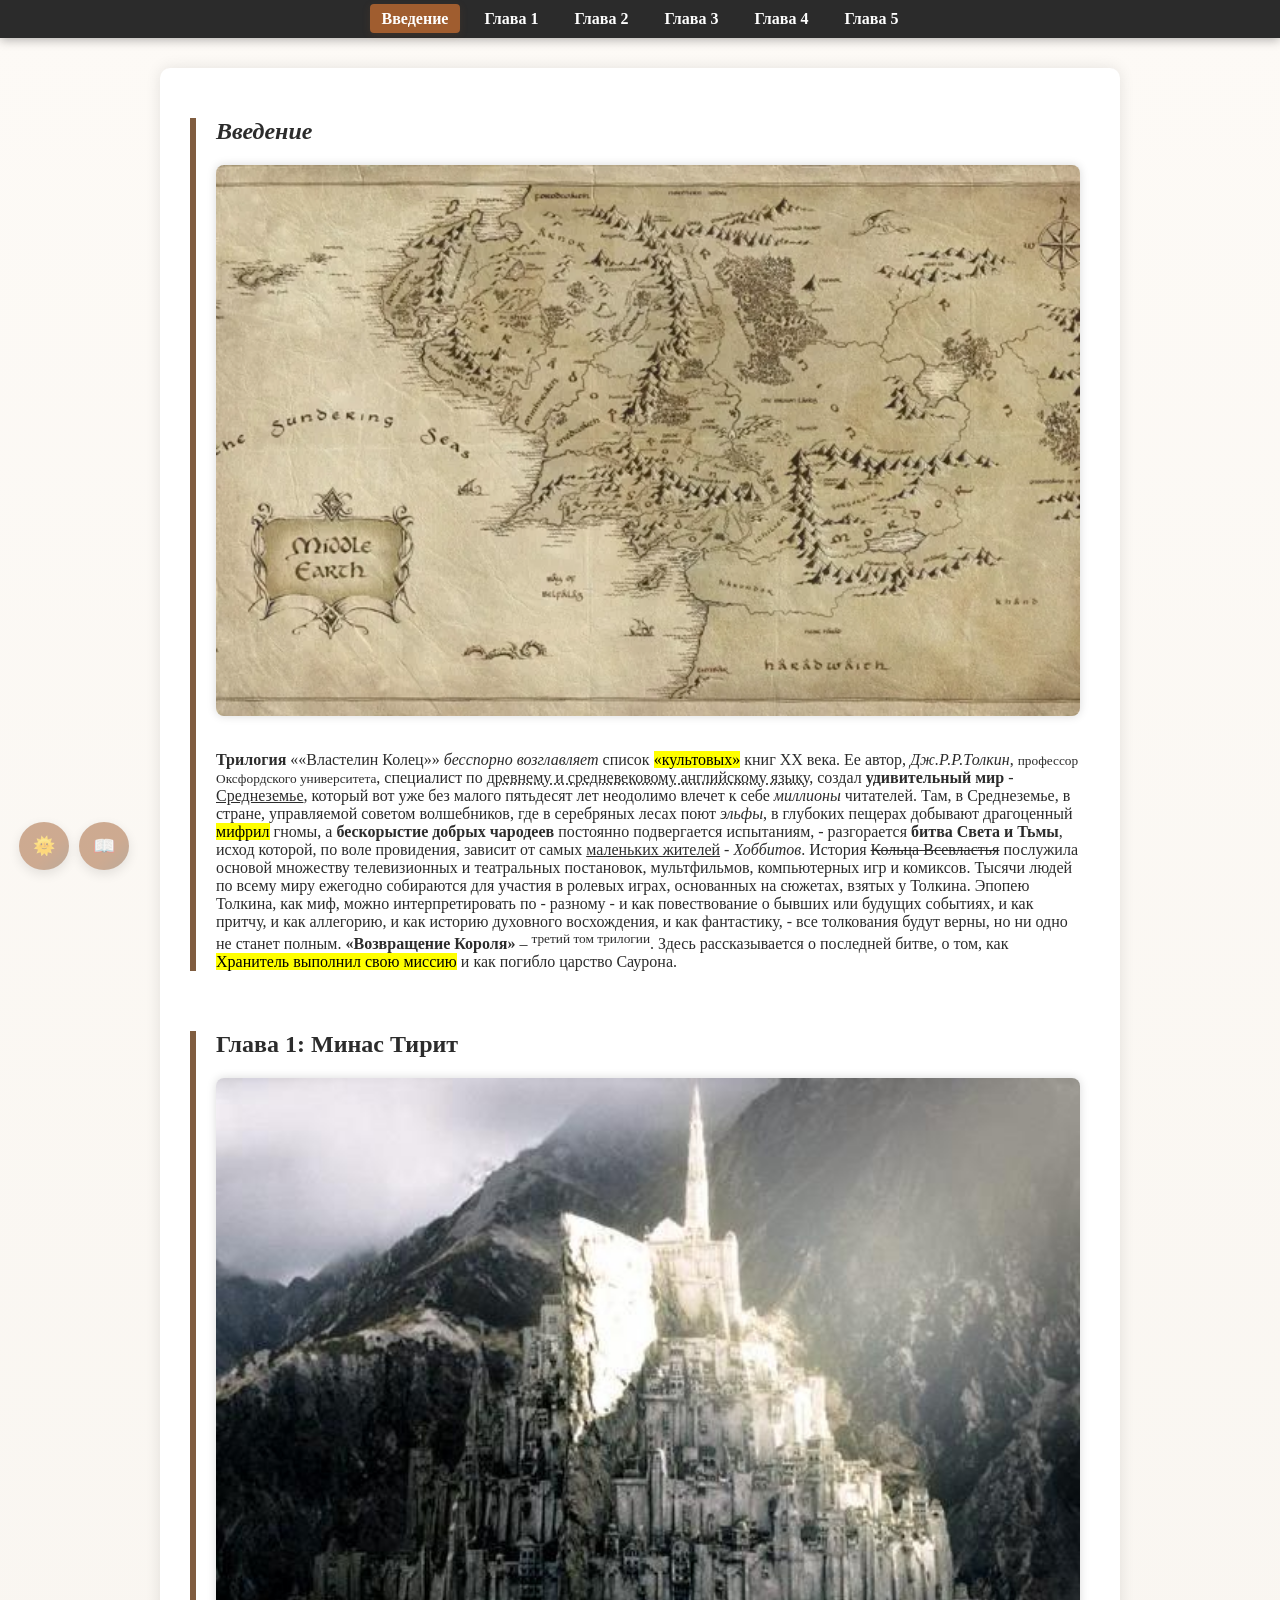
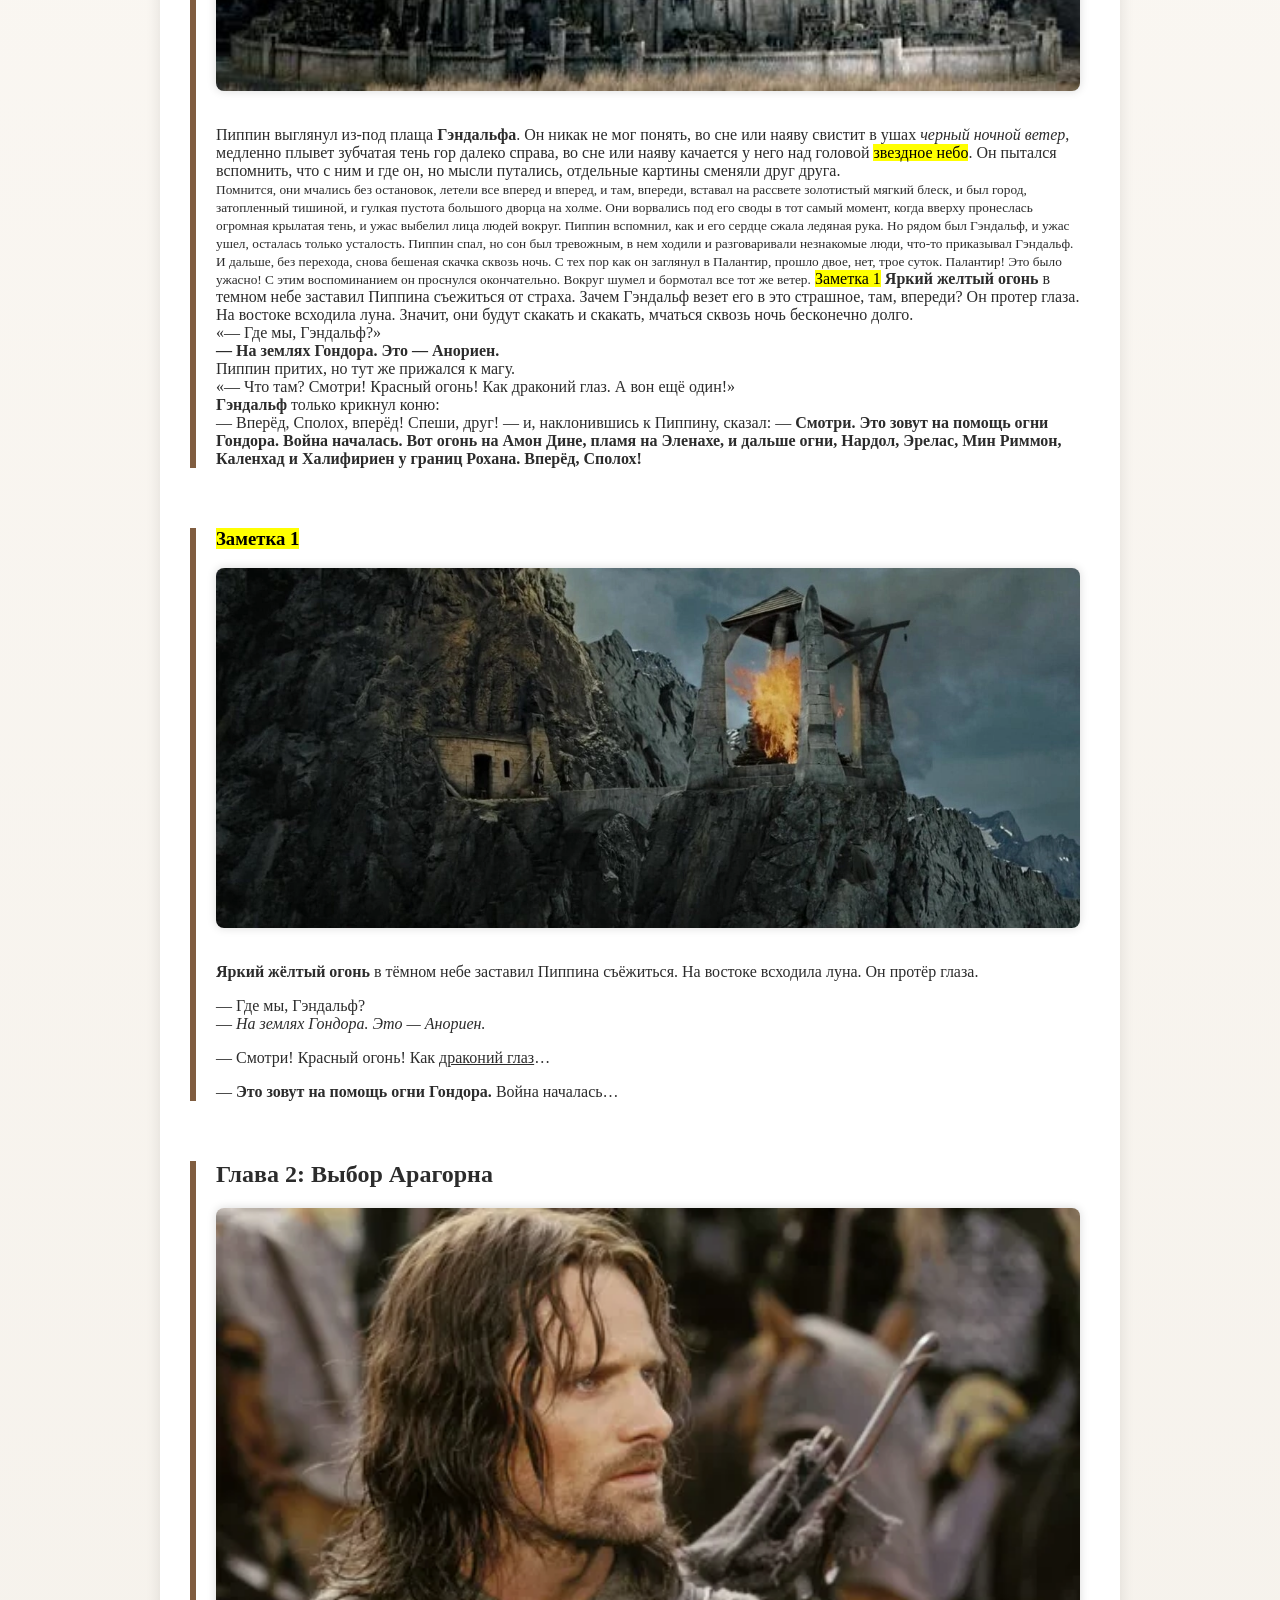
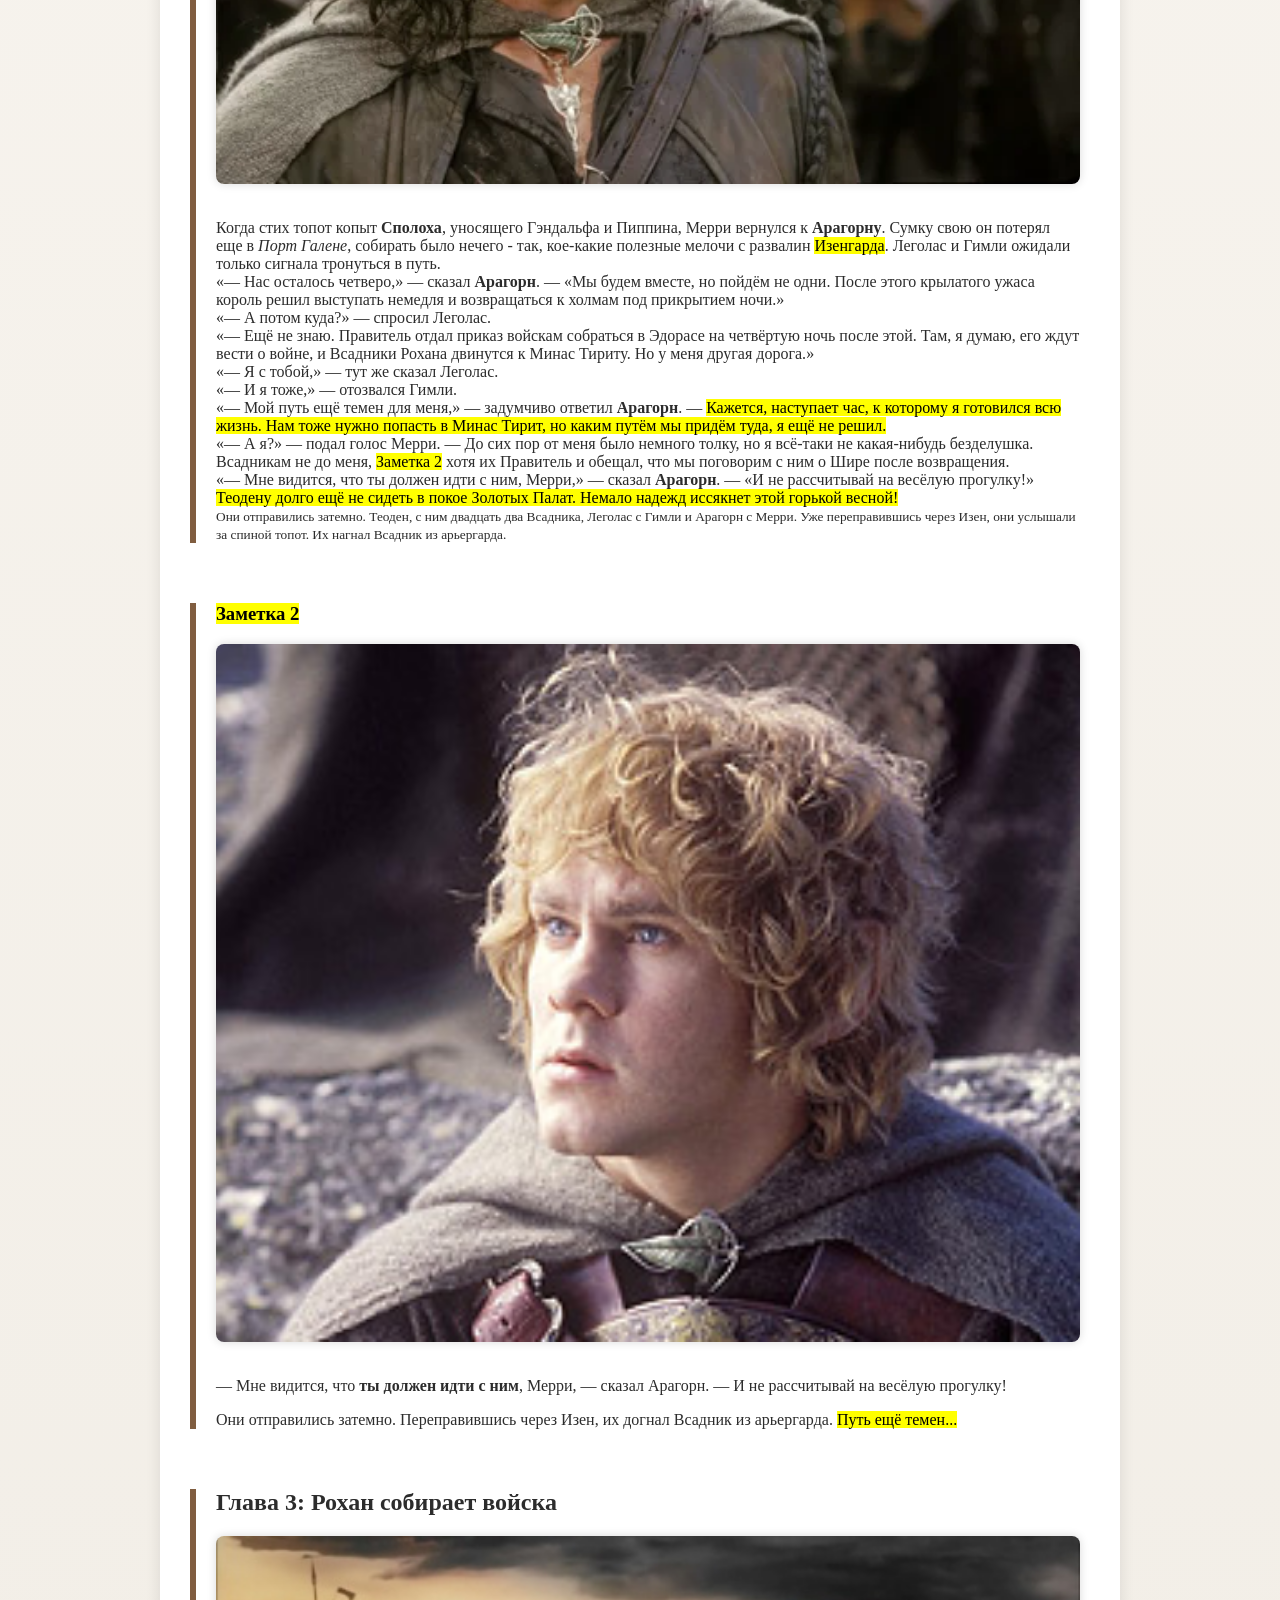
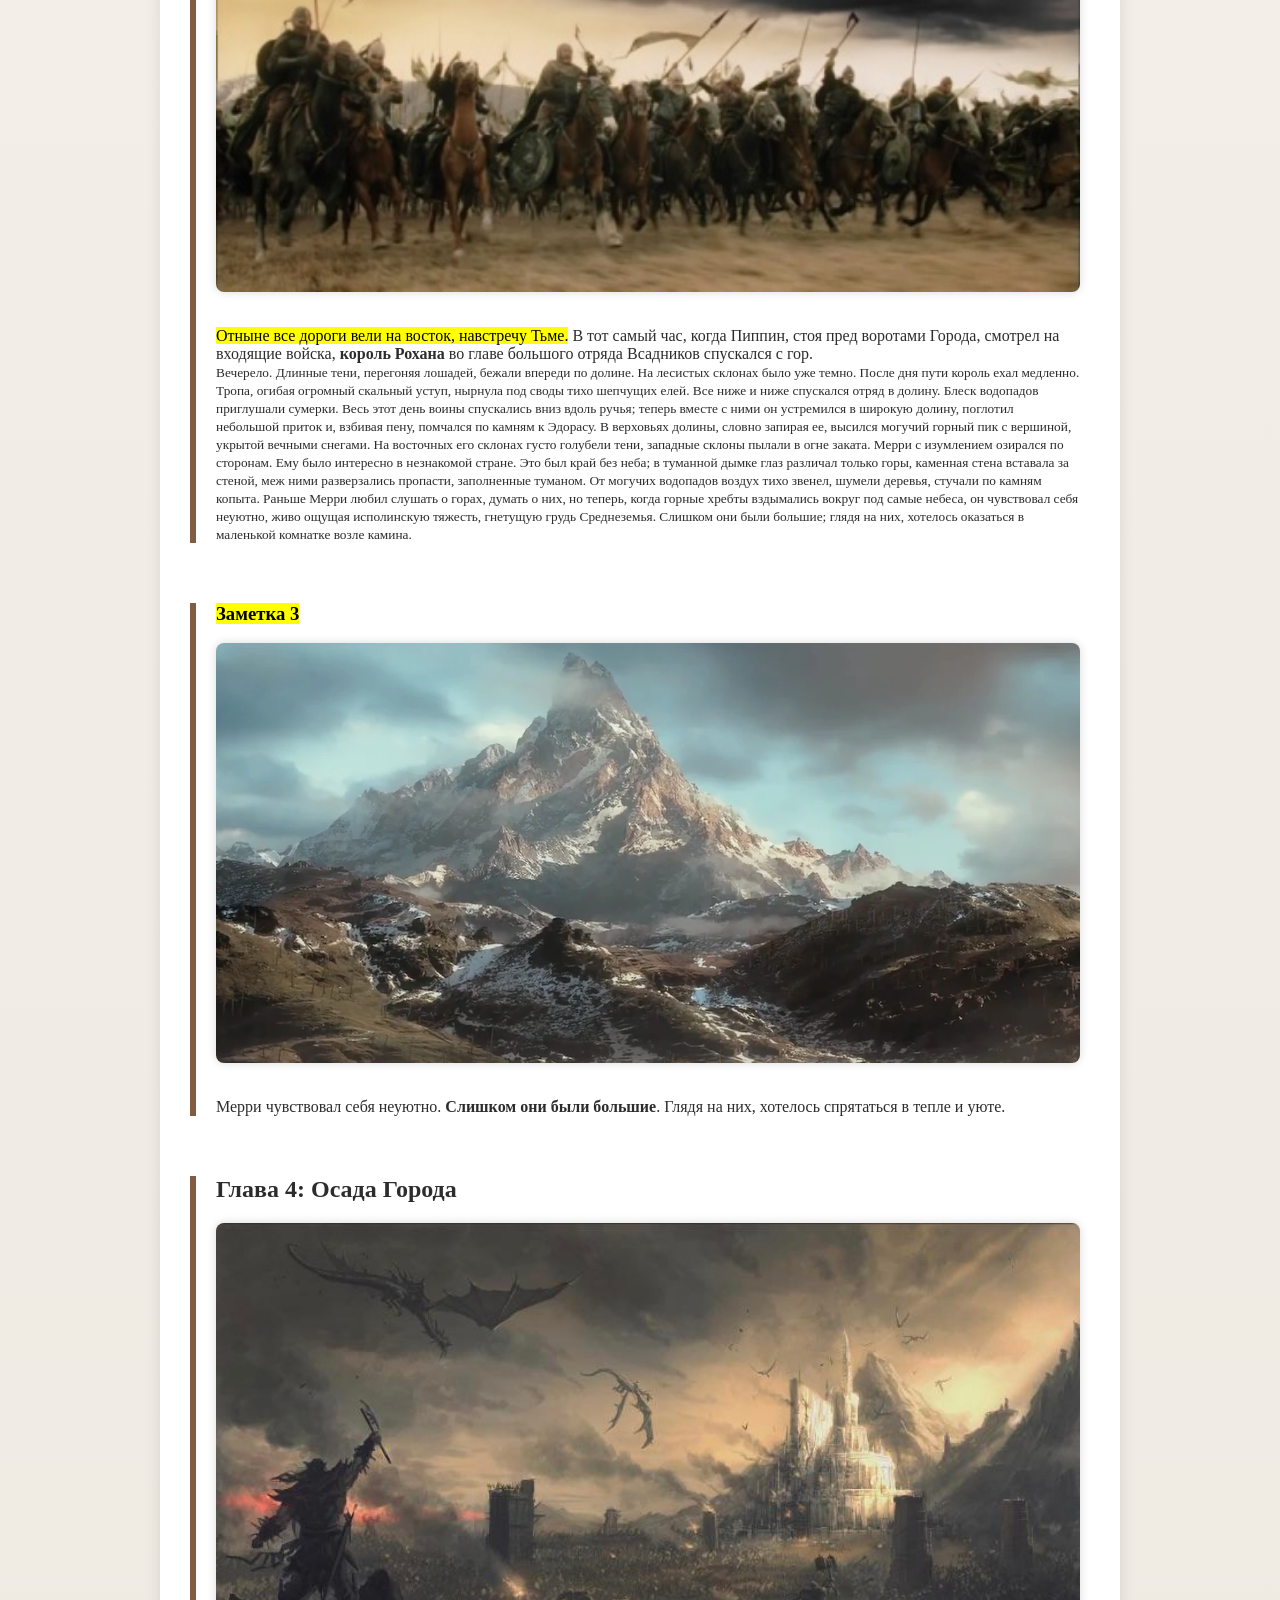
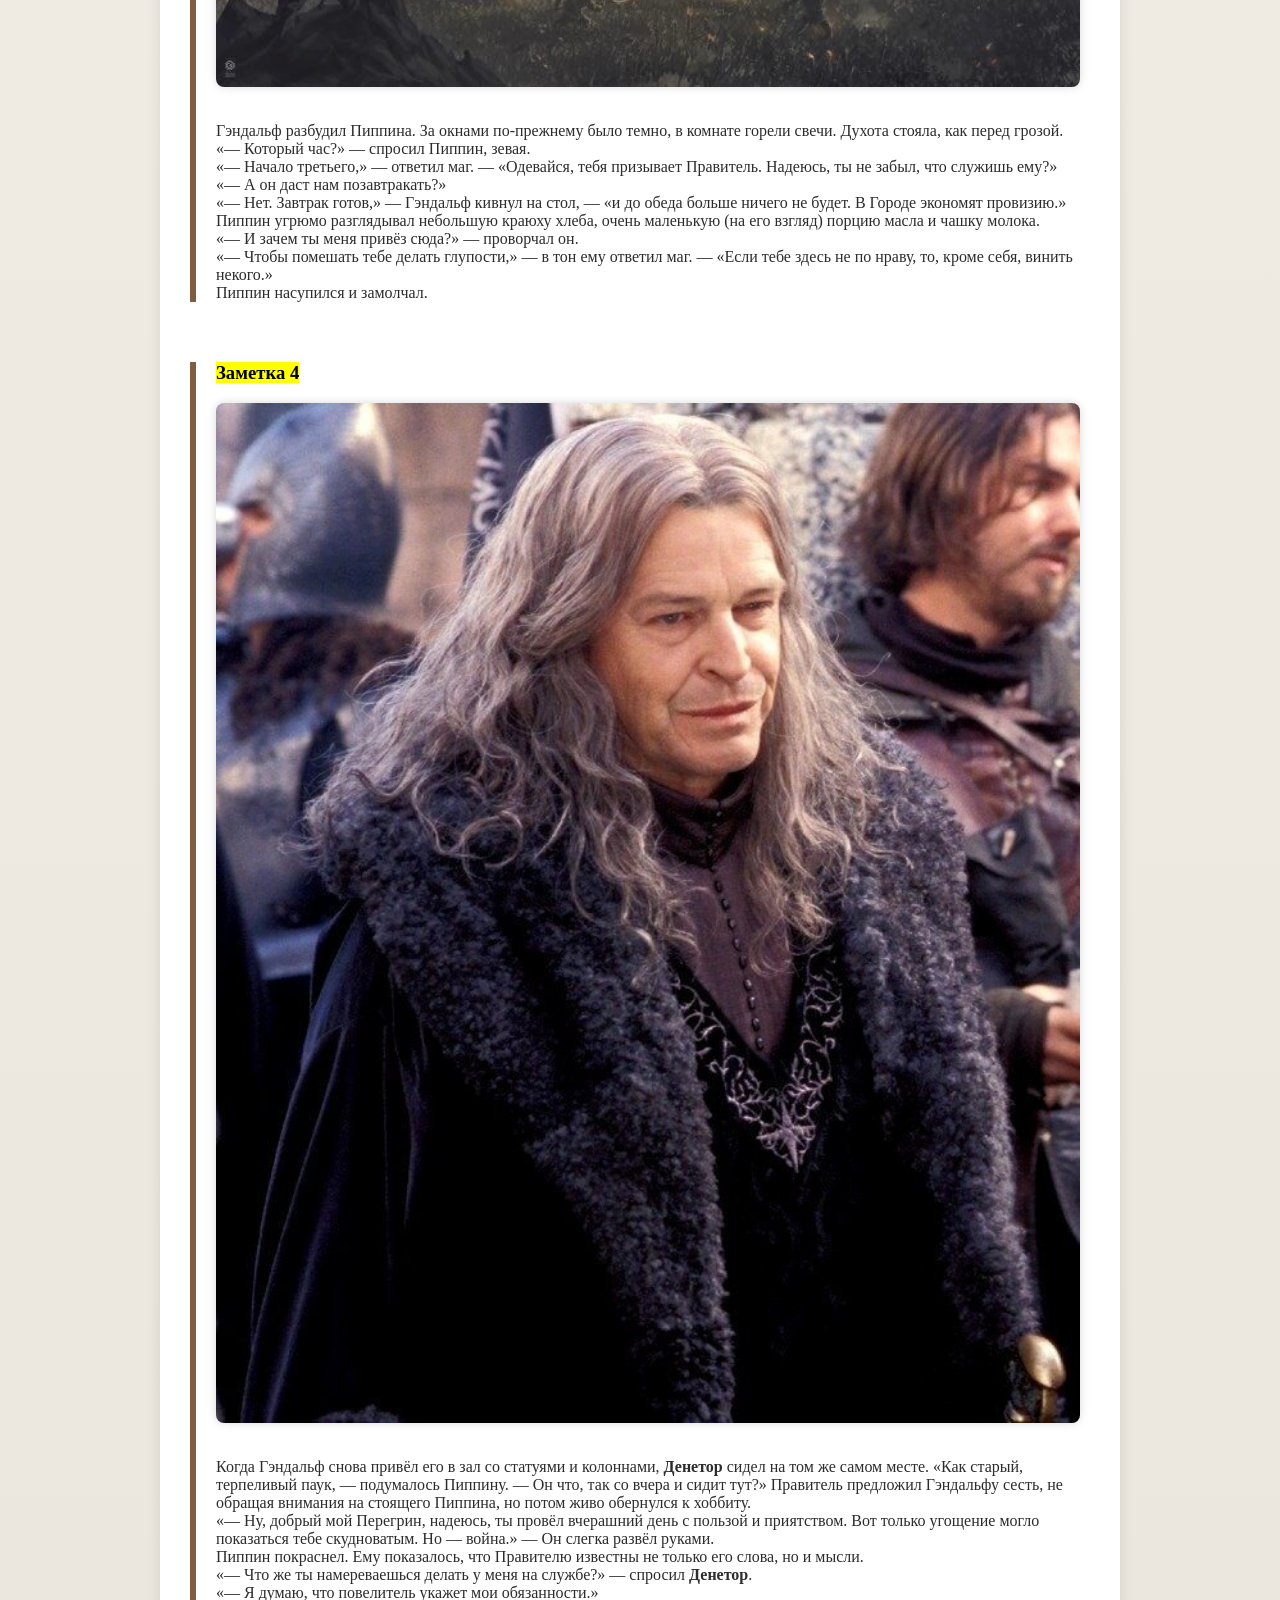
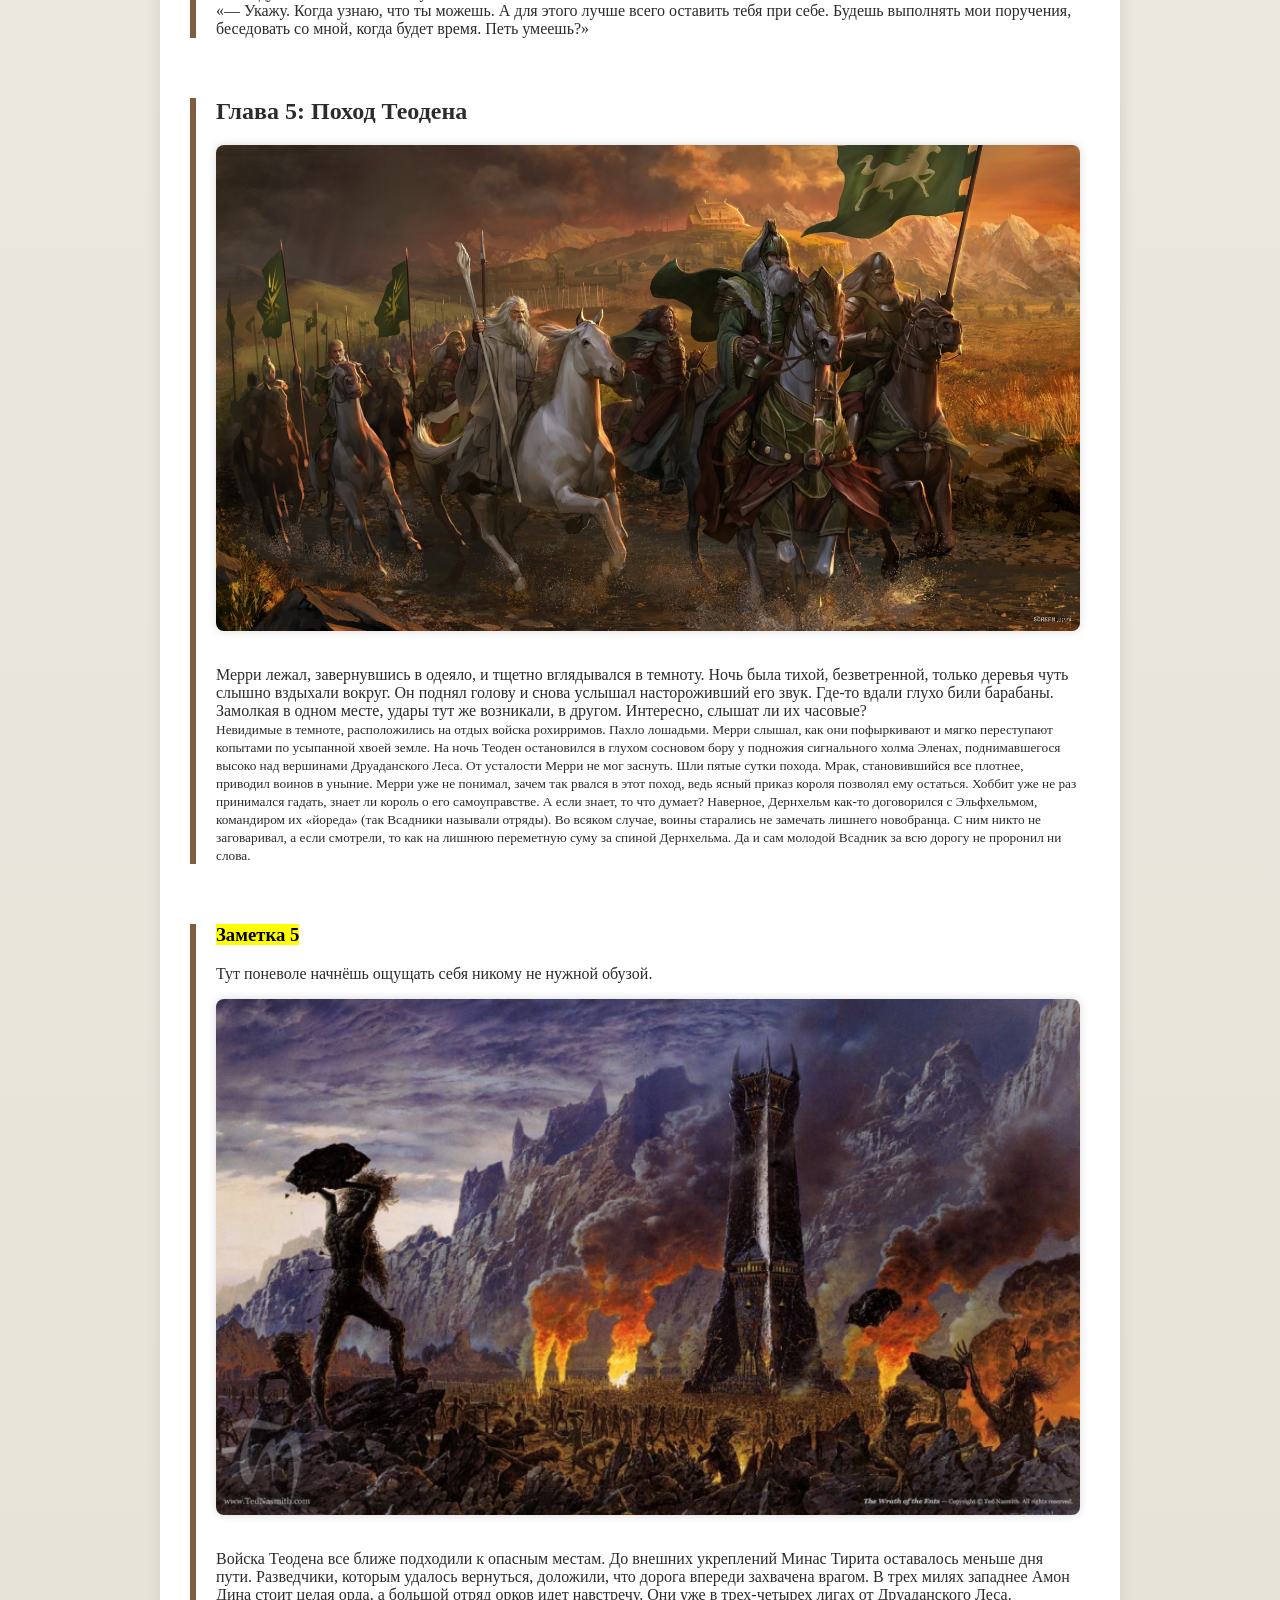
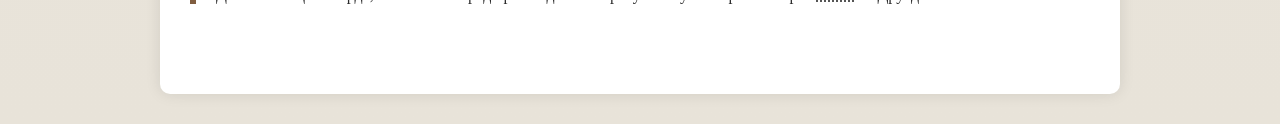
==== index.html @ b86cc96c "Add files via upload" ====
<!DOCTYPE html>
<html lang="ru">

<head>
    <meta charset="UTF-8">
    <meta name="viewport" content="width=device-width, initial-scale=1.0">
    <meta name="description" content="Властелин Колец: Возвращение Короля — художественная книга Дж. Р. Р. Толкина. Краткое содержание, иллюстрации, заметки и удобный режим чтения.">
    <title>Властелин Колец — Возвращение Короля</title>
    <link rel="stylesheet" href="style.css">
</head>

<body>

    <header>
        <nav>
            <ul class="nav-menu">
                <li><a href="#intro">Введение</a></li>
                <li><a href="#chapter1">Глава 1</a></li>
                <li><a href="#chapter2">Глава 2</a></li>
                <li><a href="#chapter3">Глава 3</a></li>
                <li><a href="#chapter4">Глава 4</a></li>
                <li><a href="#chapter5">Глава 5</a></li>
            </ul>
        </nav>
    </header>



    <main>
        <section id="intro">
            <h1><cite>Введение</cite></h1>
            <img src="images/midle-earth.webp" alt="Карта Средиземья — иллюстрация к книге">
            <p>
                <strong>Трилогия</strong> <q>«Властелин Колец»</q> <em>бесспорно возглавляет</em> список <mark>«культовых»</mark> книг XX века. Ее автор,
                <em>Дж.Р.Р.Толкин</em>,
                <small>профессор Оксфордского университета</small>, специалист по <abbr title="древний и средневековый английский язык">древнему и средневековому английскому языку</abbr>, создал
                <b>удивительный мир</b> - <u>Среднеземье</u>, который вот уже без малого пятьдесят лет неодолимо влечет к себе
                <var>миллионы</var>
                читателей. Там, в <span class="location">Среднеземье</span>, в стране, управляемой советом волшебников, где в серебряных лесах поют
                <i>эльфы</i>,
                в глубоких пещерах добывают драгоценный <mark>мифрил</mark> гномы, а <strong>бескорыстие добрых чародеев</strong> постоянно
                подвергается
                испытаниям, - разгорается <b>битва Света и Тьмы</b>, исход которой, по воле провидения, зависит от самых
                <ins>маленьких жителей</ins> - <dfn>Хоббитов</dfn>. История <s>Кольца Всевластья</s> послужила основой множеству телевизионных и театральных
                постановок, мультфильмов, компьютерных игр и комиксов. Тысячи людей по всему миру ежегодно собираются
                для
                участия в ролевых играх, основанных на сюжетах, взятых у Толкина. Эпопею Толкина, как миф, можно
                интерпретировать по - разному - и как повествование о бывших или будущих событиях, и как притчу, и как
                аллегорию, и как историю духовного восхождения, и как фантастику, - все толкования будут верны, но ни
                одно
                не станет полным. <b>«Возвращение Короля»</b> – <sup>третий том трилогии</sup>. Здесь рассказывается о последней битве, о
                том,
                как <mark>Хранитель выполнил свою миссию</mark> и как погибло царство Саурона.
            </p>
        </section>

        <section id="chapter1">
            <h2><b>Глава 1: Минас Тирит</b></h2>
            <img src="images/Минас_Тирит.jpeg" alt="Город Минас Тирит — иллюстрация">
            <p>
                <span class="character">Пиппин</span> выглянул из-под плаща <b>Гэндальфа</b>. Он никак не мог понять, во сне или наяву свистит в ушах <i>черный
                ночной ветер</i>, медленно плывет зубчатая тень гор далеко справа, во сне или наяву качается у него над
                головой
                <mark>звездное небо</mark>. Он пытался вспомнить, что с ним и где он, но мысли путались, отдельные картины сменяли
                друг
                друга.
                <br><small>Помнится, они мчались без остановок, летели все вперед и вперед, и там, впереди, вставал на рассвете
                золотистый мягкий блеск, и был город, затопленный тишиной, и гулкая пустота большого дворца на холме.
                Они
                ворвались под его своды в тот самый момент, когда вверху пронеслась огромная крылатая тень, и ужас
                выбелил
                лица людей вокруг. Пиппин вспомнил, как и его сердце сжала ледяная рука. Но рядом был Гэндальф, и ужас
                ушел,
                осталась только усталость. Пиппин спал, но сон был тревожным, в нем ходили и разговаривали незнакомые
                люди,
                что-то приказывал Гэндальф. И дальше, без перехода, снова бешеная скачка сквозь ночь. С тех пор как он
                заглянул в Палантир, прошло двое, нет, трое суток. Палантир! Это было ужасно! С этим воспоминанием он
                проснулся окончательно. Вокруг шумел и бормотал все тот же ветер.</small>
                <mark>Заметка 1</mark> <b>Яркий желтый огонь</b> в темном небе заставил Пиппина съежиться от страха. Зачем Гэндальф везет
                его в
                это страшное, там, впереди? Он протер глаза. На востоке всходила луна. Значит, они будут скакать и
                скакать,
                мчаться сквозь ночь бесконечно долго.
                <br><q>— Где мы, Гэндальф?</q>
                <br><b>— На землях Гондора. Это — Анориен.</b>
                <br><span class="character">Пиппин</span> притих, но тут же прижался к магу.
                <br><q>— Что там? Смотри! Красный огонь! Как драконий глаз. А вон ещё один!</q>
                <br><b>Гэндальф</b> только крикнул коню:
                <br><kbd>— Вперёд, Сполох, вперёд! Спеши, друг!</kbd> — и, наклонившись к Пиппину, сказал: — <b>Смотри. Это зовут на
                помощь
                огни Гондора. Война началась. Вот огонь на Амон Дине, пламя на Эленахе, и дальше огни, Нардол, Эрелас,
                Мин
                Риммон, Каленхад и Халифириен у границ Рохана. Вперёд, Сполох!</b>
            </p>
        </section>

        <section id="note1">
            <h3><mark>Заметка 1</mark></h3>
            <img src="images/gondor-fires.png" alt="Огни Гондора — сигнал о помощи">
            <p><strong>Яркий жёлтый огонь</strong> в тёмном небе заставил Пиппина съёжиться. На востоке всходила луна.
                Он протёр глаза.</p>
            <p>— Где мы, Гэндальф?<br>
                — <em>На землях Гондора. Это — Анориен.</em></p>
            <p>— Смотри! Красный огонь! Как <u>драконий глаз</u>…</p>
            <p>— <strong>Это зовут на помощь огни Гондора.</strong> Война началась…</p>
        </section>
        <section id="chapter2">
            <h2><b>Глава 2: Выбор Арагорна</b></h2>
            <img src="images/aragorn.webp" alt="Арагорн — наследник Исилдура">
            <p>
                Когда стих топот копыт <b>Сполоха</b>, уносящего <span class="character">Гэндальфа</span> и <span class="character">Пиппина</span>, <span class="character">Мерри</span> вернулся к <b>Арагорну</b>. Сумку свою он
                потерял еще в <i>Порт Галене</i>, собирать было нечего - так, кое-какие полезные мелочи с развалин <mark>Изенгарда</mark>.
                <span class="character">Леголас</span> и <span class="character">Гимли</span> ожидали только сигнала тронуться в путь.
                <br><q>— Нас осталось четверо,</q> — сказал <b>Арагорн</b>. — <q>Мы будем вместе, но пойдём не одни. После этого крылатого
                ужаса
                король решил выступать немедля и возвращаться к холмам под прикрытием ночи.</q>
                <br><q>— А потом куда?</q> — спросил <span class="character">Леголас</span>.
                <br><q>— Ещё не знаю. Правитель отдал приказ войскам собраться в Эдорасе на четвёртую ночь после этой. Там, я
                думаю, его ждут вести о войне, и Всадники Рохана двинутся к Минас Тириту. Но у меня другая дорога.</q>
                <br><q>— Я с тобой,</q> — тут же сказал <span class="character">Леголас</span>.
                <br><q>— И я тоже,</q> — отозвался <span class="character">Гимли</span>.
                <br><q>— Мой путь ещё темен для меня,</q> — задумчиво ответил <b>Арагорн</b>. — <mark>Кажется, наступает час, к которому я
                готовился
                всю жизнь. Нам тоже нужно попасть в Минас Тирит, но каким путём мы придём туда, я ещё не решил.</mark>
                <br><q>— А я?</q> — подал голос <span class="character">Мерри</span>. — До сих пор от меня было немного толку, но я всё-таки не какая-нибудь
                безделушка. Всадникам не до меня, <mark>Заметка 2</mark> хотя их Правитель и обещал, что мы поговорим с ним о Шире
                после
                возвращения.
                <br><q>— Мне видится, что ты должен идти с ним, Мерри,</q> — сказал <b>Арагорн</b>. — <q>И не рассчитывай на весёлую
                прогулку!</q>
                <mark>Теодену долго ещё не сидеть в покое Золотых Палат. Немало надежд иссякнет этой горькой весной!</mark>
                <br><small>Они отправились затемно. Теоден, с ним двадцать два Всадника, Леголас с Гимли и Арагорн с Мерри. Уже
                переправившись через Изен, они услышали за спиной топот. Их нагнал Всадник из арьергарда.</small>
            </p>

        </section>

        <section id="note2">
            <h3><mark>Заметка 2</mark></h3>
            <img src="images/merry.jpg" alt="Мерри — хоббит, спутник Арагорна">
            <p>— Мне видится, что <strong>ты должен идти с ним</strong>, Мерри, — сказал Арагорн. — И не рассчитывай на
                весёлую прогулку!</p>
            <p>Они отправились затемно. Переправившись через Изен, их догнал Всадник из арьергарда. <mark>Путь ещё
                    темен...</mark></p>
        </section>
        <section id="chapter3">
            <h2><b>Глава 3: Рохан собирает войска</b></h2>
            <img src="images/rohan_riders.jpg" alt="Всадники Рохана — армия Рохана">
            <p>
                <mark>Отныне все дороги вели на восток, навстречу Тьме.</mark> В тот самый час, когда <span class="character">Пиппин</span>, стоя пред воротами
                Города,
                смотрел на входящие войска, <b>король Рохана</b> во главе большого отряда Всадников спускался с гор.
                <br><small>Вечерело. Длинные тени, перегоняя лошадей, бежали впереди по долине. На лесистых склонах было уже темно.
                После дня пути король ехал медленно. Тропа, огибая огромный скальный уступ, нырнула под своды тихо
                шепчущих
                елей. Все ниже и ниже спускался отряд в долину. Блеск водопадов приглушали сумерки.
                Весь этот день воины спускались вниз вдоль ручья; теперь вместе с ними он устремился в широкую долину,
                поглотил небольшой приток и, взбивая пену, помчался по камням к Эдорасу. В верховьях долины, словно
                запирая
                ее, высился могучий горный пик с вершиной, укрытой вечными снегами. На восточных его склонах густо
                голубели
                тени, западные склоны пылали в огне заката.
                Мерри с изумлением озирался по сторонам. Ему было интересно в незнакомой стране. Это был край без неба;
                в
                туманной дымке глаз различал только горы, каменная стена вставала за стеной, меж ними разверзались
                пропасти,
                заполненные туманом. От могучих водопадов воздух тихо звенел, шумели деревья, стучали по камням копыта.
                Раньше Мерри любил слушать о горах, думать о них, но теперь, когда горные хребты вздымались вокруг под
                самые
                небеса, он чувствовал себя неуютно, живо ощущая исполинскую тяжесть, гнетущую грудь Среднеземья. Слишком
                они
                были большие; глядя на них, хотелось оказаться в маленькой комнатке возле камина.</small>
            </p>

        </section>

        <section id="note3">
            <h3><mark>Заметка 3</mark></h3>
            <img src="images/mounains.webp" alt="Горы Средиземья — пейзаж">
            <p>Мерри чувствовал себя неуютно. <strong>Слишком они были большие</strong>. Глядя на них, хотелось
                спрятаться в тепле и уюте.</p>
        </section>
        <section id="chapter4">
            <h2><b>Глава 4: Осада Города</b></h2>
            <img src="images/siege_city.jpg" alt="Осада Минас Тирита — сцена битвы">
            <p><span class="character">Гэндальф</span> разбудил <span class="character">Пиппина</span>. За окнами по-прежнему было темно, в комнате горели свечи. Духота стояла, как
            перед грозой.
            <br><q>— Который час?</q> — спросил <span class="character">Пиппин</span>, зевая.
            <br><q>— Начало третьего,</q> — ответил маг. — <q>Одевайся, тебя призывает Правитель. Надеюсь, ты не забыл, что служишь
            ему?</q>
            <br><q>— А он даст нам позавтракать?</q>
            <br><q>— Нет. Завтрак готов,</q> — <span class="character">Гэндальф</span> кивнул на стол, — <q>и до обеда больше ничего не будет. В Городе экономят
            провизию.</q>
            <br><span class="character">Пиппин</span> угрюмо разглядывал небольшую краюху хлеба, очень маленькую (на его взгляд) порцию масла и чашку
            молока.
            <br><q>— И зачем ты меня привёз сюда?</q> — проворчал он.
            <br><q>— Чтобы помешать тебе делать глупости,</q> — в тон ему ответил маг. — <q>Если тебе здесь не по нраву, то, кроме
            себя, винить некого.</q>
            <br><span class="character">Пиппин</span> насупился и замолчал.</p>
        </section>

        <section id="note4">
            <h3><mark>Заметка 4</mark></h3>
            <img src="images/denetor.jpg" alt="Правитель Денетор — портрет">
            <p>Когда <span class="character">Гэндальф</span> снова привёл его в зал со статуями и колоннами, <b>Денетор</b> сидел на том же самом месте. «Как
                старый, терпеливый паук, — подумалось <span class="character">Пиппину</span>. — Он что, так со вчера и сидит тут?» Правитель предложил
                <span class="character">Гэндальфу</span> сесть, не обращая внимания на стоящего <span class="character">Пиппина</span>, но потом живо обернулся к хоббиту.
                <br><q>— Ну, добрый мой Перегрин, надеюсь, ты провёл вчерашний день с пользой и приятством. Вот только угощение
                могло показаться тебе скудноватым. Но — война.</q> — Он слегка развёл руками.
                <br><span class="character">Пиппин</span> покраснел. Ему показалось, что Правителю известны не только его слова, но и мысли.
                <br><q>— Что же ты намереваешься делать у меня на службе?</q> — спросил <b>Денетор</b>.
                <br><q>— Я думаю, что повелитель укажет мои обязанности.</q>
                <br><q>— Укажу. Когда узнаю, что ты можешь. А для этого лучше всего оставить тебя при себе. Будешь выполнять
                мои поручения, беседовать со мной, когда будет время. Петь умеешь?</q>
            </p>
        </section>
        <section id="chapter5">
            <h2><b>Глава 5: Поход Теодена</b></h2>
            <img src="images/theoden_marchg.jpg" alt="Поход Теодена — армия Рохана в пути">
            <p><span class="character">Мерри</span> лежал, завернувшись в одеяло, и тщетно вглядывался в темноту. Ночь была тихой, безветренной, только
                деревья чуть слышно вздыхали вокруг. Он поднял голову и снова услышал настороживший его звук. Где-то
                вдали глухо били барабаны. Замолкая в одном месте, удары тут же возникали, в другом. Интересно, слышат
                ли их часовые?
                <br><small>Невидимые в темноте, расположились на отдых войска рохирримов. Пахло лошадьми. Мерри слышал, как они
                пофыркивают и мягко переступают копытами по усыпанной хвоей земле. На ночь Теоден остановился в глухом
                сосновом бору у подножия сигнального холма Эленах, поднимавшегося высоко над вершинами Друаданского
                Леса.
                От усталости Мерри не мог заснуть. Шли пятые сутки похода. Мрак, становившийся все плотнее, приводил
                воинов в уныние. Мерри уже не понимал, зачем так рвался в этот поход, ведь ясный приказ короля позволял
                ему остаться. Хоббит уже не раз принимался гадать, знает ли король о его самоуправстве. А если знает, то
                что думает? Наверное, Дернхельм как-то договорился с Эльфхельмом, командиром их «йореда» (так Всадники
                называли отряды). Во всяком случае, воины старались не замечать лишнего новобранца. С ним никто не
                заговаривал, а если смотрели, то как на лишнюю переметную суму за спиной Дернхельма. Да и сам молодой
                Всадник за всю дорогу не проронил ни слова.</small> </p>
        </section>

        <section id="note5">
            <h3><mark>Заметка 5</mark></h3>
            <p>Тут поневоле начнёшь ощущать себя никому не нужной обузой.</p>
            <img src="images/forest_march.jpg" alt="Лесной марш — войска в лесу">
            <p>Войска Теодена все ближе подходили к опасным местам. До внешних укреплений Минас Тирита оставалось меньше
                <time datetime="P1D">дня</time> пути. Разведчики, которым удалось вернуться, доложили, что дорога впереди захвачена врагом. В трех
                милях западнее Амон Дина стоит целая орда, а большой отряд орков идет навстречу. Они уже в трех-четырех
                <abbr title="лига — старая мера длины">лигах</abbr> от Друаданского Леса.
            </p>
        </section>
    </main>
    <button id="scrollTopBtn" title="Наверх" aria-label="Прокрутить вверх">↑</button>
    <script defer>
        const scrollBtn = document.getElementById("scrollTopBtn");

        window.addEventListener("scroll", () => {
            scrollBtn.style.display = window.scrollY > 400 ? "block" : "none";
        });

        scrollBtn.addEventListener("click", () => {
            window.scrollTo({
                top: 0,
                behavior: "smooth"
            });
        });
    </script>
    <button id="themeToggleBtn" title="Сменить тему" aria-label="Переключить тему">
        <span id="themeIcon">🌞</span>
    </button>

    <script defer>
        const themeBtn = document.getElementById("themeToggleBtn");
        const themeIcon = document.getElementById("themeIcon");

        themeBtn.addEventListener("click", () => {
            document.body.classList.toggle("dark-mode");

            // Обновим иконку темы
            if (document.body.classList.contains("dark-mode")) {
                themeIcon.textContent = "🌙";
            } else {
                themeIcon.textContent = "🌞";
            }
        });
    </script>

    <button id="readingModeBtn" title="Режим чтения" aria-label="Включить режим чтения">📖</button>
    <script defer>
        const readingBtn = document.getElementById("readingModeBtn");
        const readingIndicator = document.getElementById("readingIndicator");

        readingBtn.addEventListener("click", () => {
            document.body.classList.toggle("reading-mode");
            document.body.classList.toggle("reading-active");

            // Обновляем иконку
            if (document.body.classList.contains("reading-mode")) {
                readingBtn.textContent = "📘";
            } else {
                readingBtn.textContent = "📖";
            }
        });
    </script>

    <div id="readingIndicator">Режим чтения включён</div>

    <script defer>
        // Подсветка активного раздела меню при скролле
        const navLinks = document.querySelectorAll('.nav-menu a');
        const sections = Array.from(document.querySelectorAll('main section'));
        window.addEventListener('scroll', () => {
            let current = '';
            const scrollY = window.scrollY + 120;
            for (const section of sections) {
                if (section.offsetTop <= scrollY) {
                    current = section.getAttribute('id');
                }
            }
            navLinks.forEach(link => {
                link.classList.remove('active');
                if (link.getAttribute('href') === `#${current}`) {
                    link.classList.add('active');
                }
            });
        });
    </script>

</body>

</html>
---- style.css ----
/* Общие стили */
body {
    font-family: 'Georgia', serif;
    background: linear-gradient(to bottom, #fdfaf6, #e8e3d9);
    color: #2c2c2c;
    margin: 0;
    padding: 0;
    scroll-behavior: smooth;
}

/* Навигация */
header {
    background-color: #2b2b2b;
    padding: 10px 0;
    position: sticky;
    top: 0;
    z-index: 1000;
    box-shadow: 0 2px 10px rgba(0, 0, 0, 0.3);
    animation: slide-down 0.6s ease-out;
}

@keyframes slide-down {
    from {
        top: -60px;
        opacity: 0;
    }

    to {
        top: 0;
        opacity: 1;
    }
}

.nav-menu {
    list-style: none;
    display: flex;
    justify-content: center;
    flex-wrap: wrap;
    gap: 12px;
    margin: 0;
    padding: 0;
}

.nav-menu li a {
    color: #fefefe;
    text-decoration: none;
    font-weight: bold;
    padding: 6px 12px;
    border-radius: 4px;
    transition: background 0.3s, transform 0.3s;
}

.nav-menu li a:hover {
    background-color: #505050;
    transform: scale(1.05);
}

.nav-menu a.active {
    background: #a05d2f;
    color: #fff !important;
    box-shadow: 0 2px 8px rgba(160,93,47,0.15);
    transition: background 0.3s, color 0.3s;
}

/* Основной контент */
main {
    max-width: 900px;
    margin: 30px auto;
    padding: 30px;
    background-color: #ffffff;
    box-shadow: 0 0 15px rgba(0, 0, 0, 0.1);
    border-radius: 10px;
    animation: fade-in 1s ease-in;
}

@keyframes fade-in {
    from {
        opacity: 0;
        transform: translateY(20px);
    }

    to {
        opacity: 1;
        transform: translateY(0);
    }
}

section {
    margin-bottom: 60px;
    border-left: 6px solid #805d40;
    padding-left: 20px;
    padding-right: 10px;
    transition: background 0.4s;
}

section:hover {
    background-color: #f7f2ec;
}

h1,
h2,
h3 {
    transition: color 0.3s;
}

section:hover h2 {
    color: #a05d2f;
}

section img {
    width: 100%;
    height: auto;
    border-radius: 8px;
    margin-bottom: 15px;
    box-shadow: 0 0 10px rgba(0, 0, 0, 0.15);
    transition: transform 0.3s;
}

section img:hover {
    transform: scale(1.02);
}

/* Адаптивность */
@media screen and (max-width: 768px) {
    .nav-menu {
        flex-direction: column;
        align-items: center;
    }
}

#scrollTopBtn, #themeToggleBtn, #readingModeBtn {
    font-size: 22px;
    min-width: 48px;
    min-height: 48px;
    background: linear-gradient(135deg, #a05d2f 60%, #805d40 100%);
    color: #fff;
    border: none;
    border-radius: 50%;
    box-shadow: 0 4px 16px rgba(0,0,0,0.18);
    cursor: pointer;
    margin: 0 4px;
    transition: background 0.3s, color 0.3s, transform 0.2s;
}

#scrollTopBtn:hover, #themeToggleBtn:hover, #readingModeBtn:hover {
    background: #cba379;
    color: #2c2c2c;
    transform: scale(1.13);
}

/* Кнопка переключения темы */
#themeToggleBtn {
    position: fixed;
    bottom: 30px;
    left: 15px;
    background-color: #805d40;
    color: white;
    border: none;
    padding: 10px 14px;
    font-size: 18px;
    border-radius: 50%;
    cursor: pointer;
    box-shadow: 0 4px 12px rgba(0, 0, 0, 0.2);
    transition: background 0.3s, transform 0.3s;
    z-index: 1001;
}

#themeToggleBtn:hover {
    background-color: #a06c52;
    transform: scale(1.1);
}

/* Темная тема */
.dark-mode {
    background: linear-gradient(to bottom, #1c1c1c, #2a2a2a);
    color: #e0e0e0;
}

.dark-mode header {
    background-color: #111;
}

.dark-mode .nav-menu li a {
    color: #eee;
}

.dark-mode main {
    background-color: #2c2c2c;
    box-shadow: 0 0 15px rgba(255, 255, 255, 0.05);
}

.dark-mode section {
    background-color: #333;
    border-left-color: #aa8659;
}

.dark-mode section:hover {
    background-color: #3a3a3a;
}

.dark-mode h2,
.dark-mode h3 {
    color: #d1a97f;
}

.dark-mode #scrollTopBtn,
.dark-mode #themeToggleBtn {
    background-color: #aa8659;
}

.dark-mode #scrollTopBtn:hover,
.dark-mode #themeToggleBtn:hover {
    background-color: #cba379;
}

/* Кнопка чтения */
/* По умолчанию */
#readingModeBtn {
    position: fixed;
    bottom: 30px;
    left: 75px;
    background-color: #805d40;
    color: white;
    border: none;
    padding: 10px 14px;
    font-size: 18px;
    border-radius: 50%;
    cursor: pointer;
    box-shadow: 0 4px 12px rgba(0, 0, 0, 0.2);
    transition: background 0.3s, transform 0.3s;
    z-index: 1001;
}

#readingModeBtn:hover {
    background-color: #a06c52;
    transform: scale(1.1);
}

/* Режим чтения */
.reading-mode header,
.reading-mode nav,
.reading-mode #scrollTopBtn,
.reading-mode #themeToggleBtn {
    display: none;
}


.reading-mode body {
    background-color: #fffbe7;
    color: #2b2b2b;
    font-size: 18px;
    line-height: 1.8;
}

.reading-mode main {
    max-width: 700px;
    margin: 40px auto;
    padding: 0 20px;
    background: none;
    box-shadow: none;
}

.reading-mode section {
    border-left: none;
    padding: 0;
    background: none;
    box-shadow: none;
}

.reading-mode img {
    display: none;
}


/* При наведении */
#readingModeBtn:hover {
    background-color: #a06c52;
    transform: scale(1.1);
}

/* Стили при активном режиме чтения */
.reading-active #readingModeBtn {
    background-color: #cba379;
    color: #2c2c2c;
}

#readingIndicator {
    position: fixed;
    bottom: 70px;
    left: 80px;
    background-color: rgba(255, 248, 220, 0.95);
    color: #5c4022;
    padding: 8px 12px;
    font-size: 14px;
    border-radius: 6px;
    box-shadow: 0 2px 6px rgba(0, 0, 0, 0.2);
    font-family: 'Georgia', serif;
    display: none;
    z-index: 1001;
}

/* Показываем, когда режим активен */
.reading-active #readingIndicator {
    display: block;
}

/* Общие стили для визуальных кнопок */
#themeToggleBtn,
#readingModeBtn {
    opacity: 0.5;
    transition: opacity 0.3s ease, transform 0.3s ease;
}

/* При наведении — полностью видимы */
#themeToggleBtn:hover,
#readingModeBtn:hover {
    opacity: 1;
    transform: scale(1.1);
}

/* --- Адаптивность и оптимизация --- */
@media screen and (max-width: 900px) {
    main {
        max-width: 98vw;
        padding: 10px;
    }
    section {
        padding-left: 8px;
        padding-right: 4px;
        margin-bottom: 30px;
    }
}
@media screen and (max-width: 600px) {
    main {
        max-width: 100vw;
        padding: 2vw;
        border-radius: 0;
        margin: 0;
    }
    section {
        padding-left: 4px;
        padding-right: 2px;
        border-left-width: 3px;
    }
    h1, h2, h3 {
        font-size: 1.1em;
    }
    .nav-menu {
        gap: 4px;
    }
    #scrollTopBtn, #themeToggleBtn, #readingModeBtn {
        bottom: 12px;
        left: unset;
        right: 12px;
        margin-left: 0;
        margin-right: 0;
        font-size: 18px;
        padding: 8px 10px;
    }
    #themeToggleBtn { left: 12px; right: unset; }
    #readingModeBtn { left: 60px; right: unset; }
    #readingIndicator {
        left: 12px;
        bottom: 60px;
        font-size: 12px;
        padding: 6px 8px;
    }
}

section img, main img {
    max-width: 100%;
    height: auto;
}

html {
    scroll-behavior: smooth;
}

/* --- Доступность --- */
:focus-visible {
    outline: 2px solid #a05d2f;
    outline-offset: 2px;
}

.nav-menu li a:focus-visible, #scrollTopBtn:focus-visible, #themeToggleBtn:focus-visible, #readingModeBtn:focus-visible {
    box-shadow: 0 0 0 3px #d1a97f;
    outline: none;
}

/* --- Контраст --- */
.dark-mode main, .dark-mode section {
    color: #e0e0e0;
}

/* --- Кнопки --- */
#scrollTopBtn {
    position: fixed !important;
    right: 30px !important;
    left: unset !important;
    bottom: 30px !important;
    z-index: 1002;
}
@media screen and (max-width: 600px) {
    #scrollTopBtn {
        right: 12px !important;
        left: unset !important;
        bottom: 12px !important;
    }
}

/* Унификация шрифтов */
body, main, section, h1, h2, h3, p, span, em, strong, small, mark, q, b, i, u, dfn, var, abbr, sub, sup, code, kbd, samp, cite, time, .nav-menu, .nav-menu a, button {
    font-family: inherit !important;
}

/* --- Удаление лишних стилей и оптимизация --- */
/* (оставляем только нужные, не дублируем) */
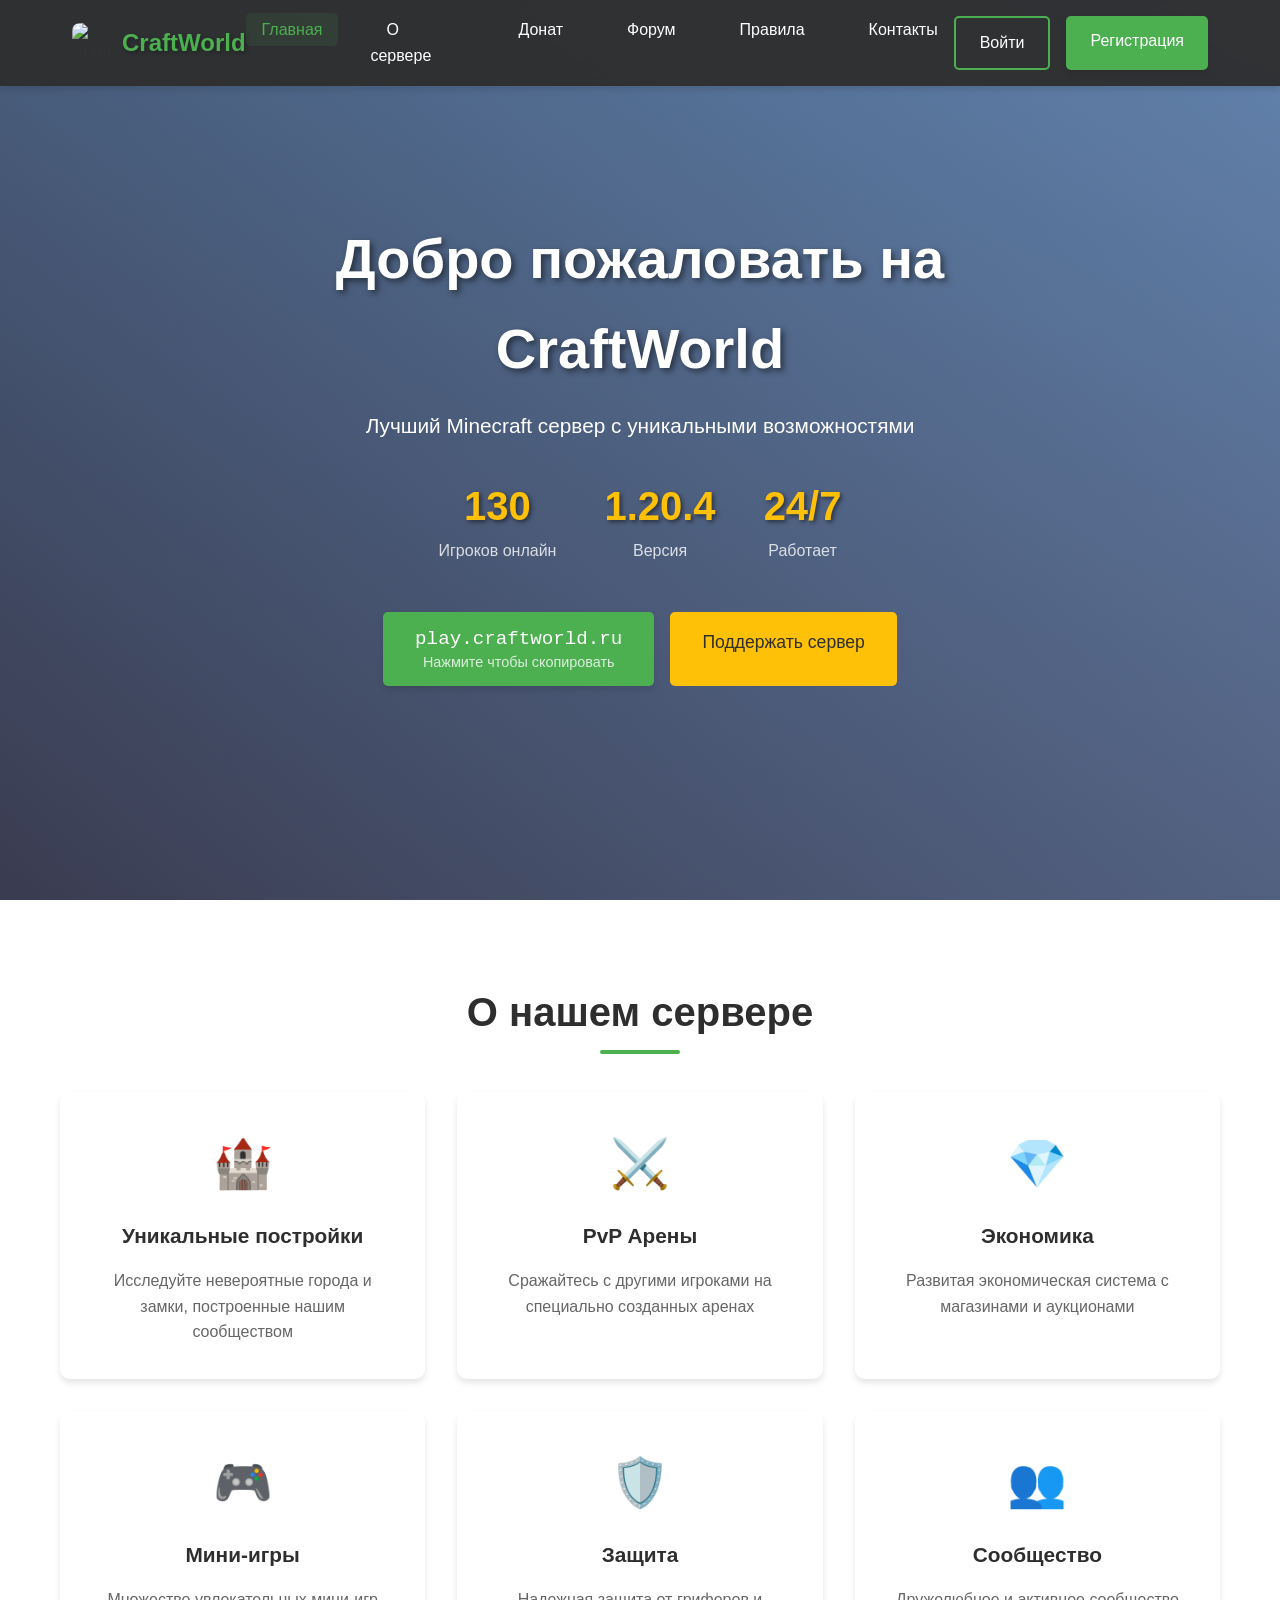
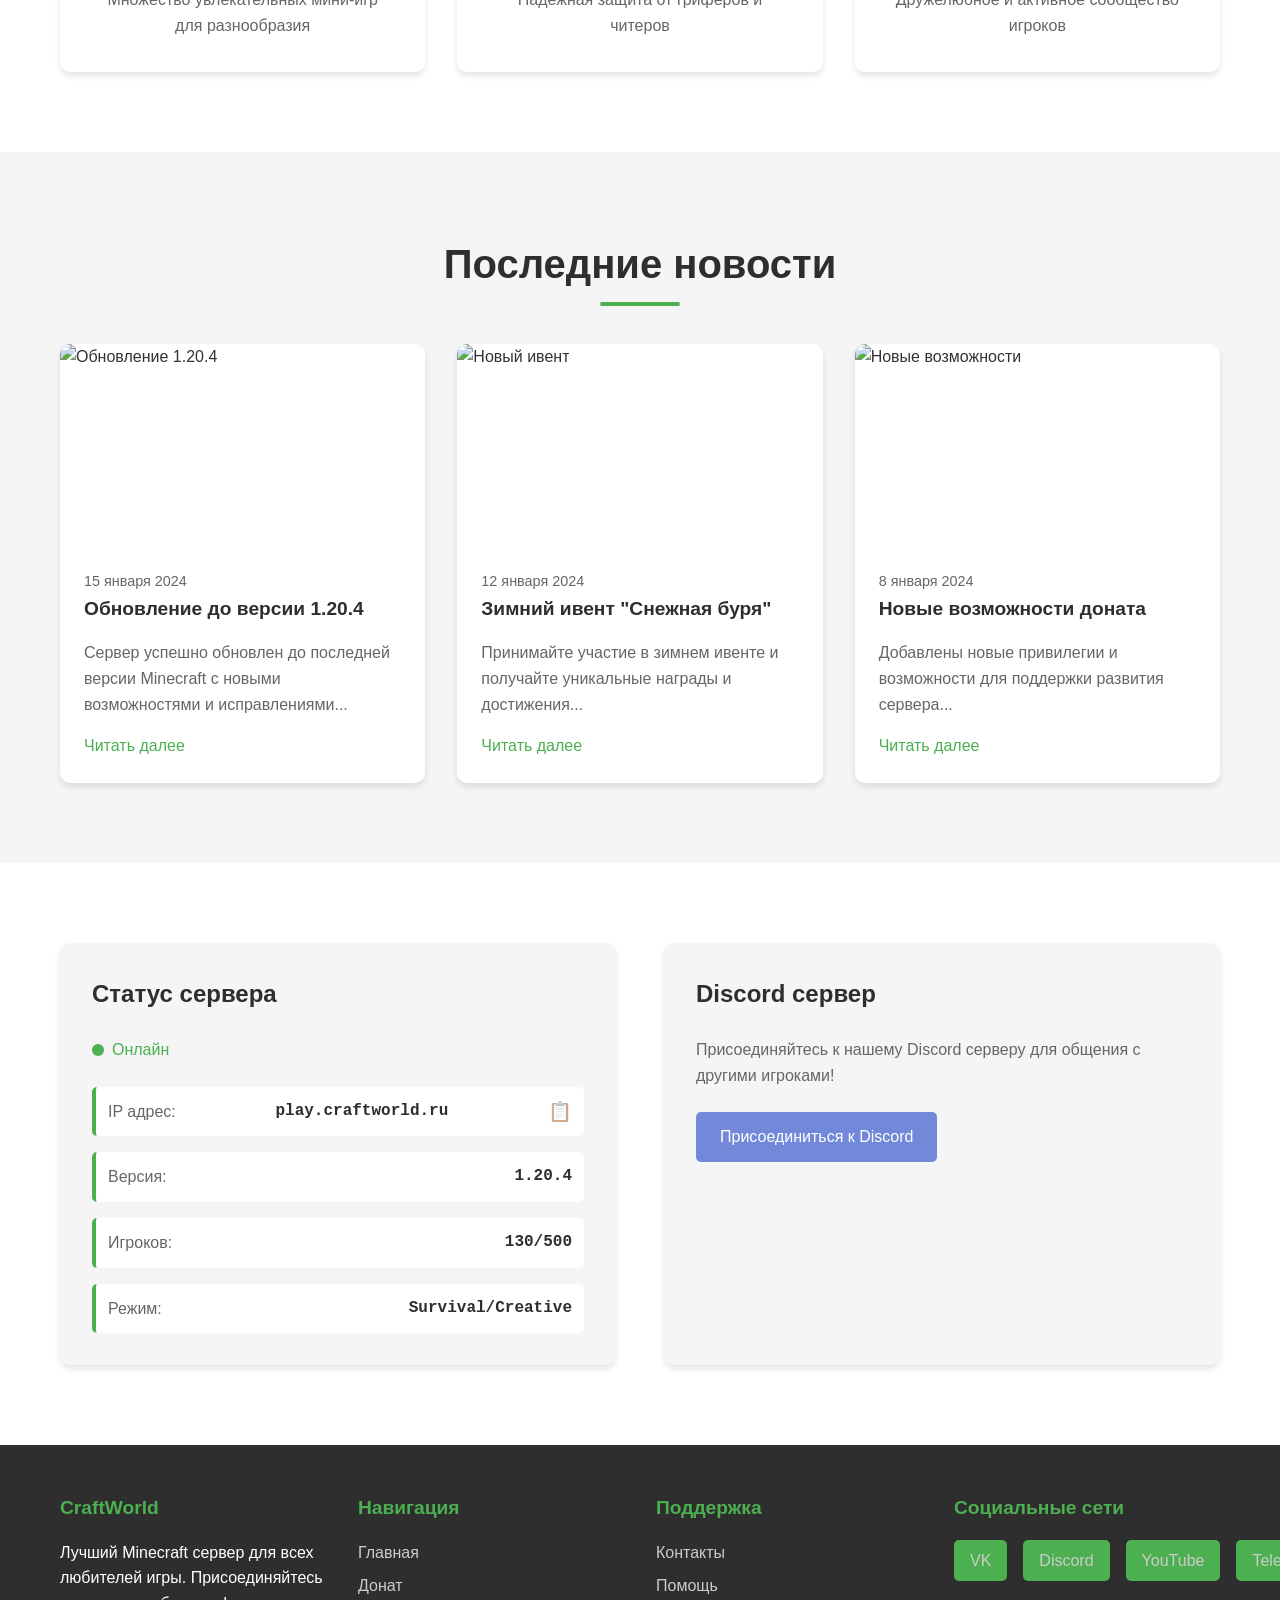
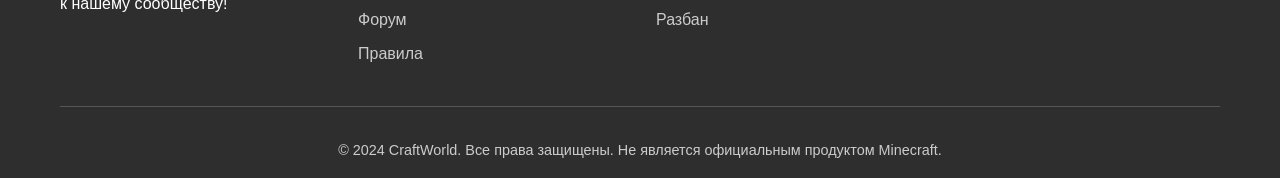
==== commit 2e4ffe60: "Checkpoint before follow-up message" ====
--- a/index.html
+++ b/index.html
@@ -1,326 +1,241 @@
 <!DOCTYPE html>
 <html lang="ru">
-
 <head>
     <meta charset="UTF-8">
     <meta name="viewport" content="width=device-width, initial-scale=1.0">
-    <meta name="description" content="Властелин Колец: Возвращение Короля — художественная книга Дж. Р. Р. Толкина. Краткое содержание, иллюстрации, заметки и удобный режим чтения.">
-    <title>Властелин Колец — Возвращение Короля</title>
+    <title>CraftWorld - Лучший Minecraft сервер</title>
+    <meta name="description" content="CraftWorld - премиальный Minecraft сервер с уникальными возможностями, донат-системой и активным сообществом">
     <link rel="stylesheet" href="style.css">
+    <link rel="icon" href="favicon.ico">
 </head>
-
 <body>
-
-    <header>
-        <nav>
-            <ul class="nav-menu">
-                <li><a href="#intro">Введение</a></li>
-                <li><a href="#chapter1">Глава 1</a></li>
-                <li><a href="#chapter2">Глава 2</a></li>
-                <li><a href="#chapter3">Глава 3</a></li>
-                <li><a href="#chapter4">Глава 4</a></li>
-                <li><a href="#chapter5">Глава 5</a></li>
-            </ul>
+    <header class="header">
+        <nav class="nav">
+            <div class="nav-container">
+                <div class="nav-logo">
+                    <img src="images/logo.png" alt="CraftWorld" class="logo-img">
+                    <span class="logo-text">CraftWorld</span>
+                </div>
+                <ul class="nav-menu">
+                    <li><a href="#home" class="nav-link">Главная</a></li>
+                    <li><a href="#about" class="nav-link">О сервере</a></li>
+                    <li><a href="donate.html" class="nav-link">Донат</a></li>
+                    <li><a href="forum.html" class="nav-link">Форум</a></li>
+                    <li><a href="rules.html" class="nav-link">Правила</a></li>
+                    <li><a href="contact.html" class="nav-link">Контакты</a></li>
+                </ul>
+                <div class="nav-auth">
+                    <a href="login.html" class="btn btn-outline">Войти</a>
+                    <a href="register.html" class="btn btn-primary">Регистрация</a>
+                </div>
+                <div class="hamburger">
+                    <span></span>
+                    <span></span>
+                    <span></span>
+                </div>
+            </div>
         </nav>
     </header>
 
-
-
     <main>
-        <section id="intro">
-            <h1><cite>Введение</cite></h1>
-            <img src="images/midle-earth.webp" alt="Карта Средиземья — иллюстрация к книге">
-            <p>
-                <strong>Трилогия</strong> <q>«Властелин Колец»</q> <em>бесспорно возглавляет</em> список <mark>«культовых»</mark> книг XX века. Ее автор,
-                <em>Дж.Р.Р.Толкин</em>,
-                <small>профессор Оксфордского университета</small>, специалист по <abbr title="древний и средневековый английский язык">древнему и средневековому английскому языку</abbr>, создал
-                <b>удивительный мир</b> - <u>Среднеземье</u>, который вот уже без малого пятьдесят лет неодолимо влечет к себе
-                <var>миллионы</var>
-                читателей. Там, в <span class="location">Среднеземье</span>, в стране, управляемой советом волшебников, где в серебряных лесах поют
-                <i>эльфы</i>,
-                в глубоких пещерах добывают драгоценный <mark>мифрил</mark> гномы, а <strong>бескорыстие добрых чародеев</strong> постоянно
-                подвергается
-                испытаниям, - разгорается <b>битва Света и Тьмы</b>, исход которой, по воле провидения, зависит от самых
-                <ins>маленьких жителей</ins> - <dfn>Хоббитов</dfn>. История <s>Кольца Всевластья</s> послужила основой множеству телевизионных и театральных
-                постановок, мультфильмов, компьютерных игр и комиксов. Тысячи людей по всему миру ежегодно собираются
-                для
-                участия в ролевых играх, основанных на сюжетах, взятых у Толкина. Эпопею Толкина, как миф, можно
-                интерпретировать по - разному - и как повествование о бывших или будущих событиях, и как притчу, и как
-                аллегорию, и как историю духовного восхождения, и как фантастику, - все толкования будут верны, но ни
-                одно
-                не станет полным. <b>«Возвращение Короля»</b> – <sup>третий том трилогии</sup>. Здесь рассказывается о последней битве, о
-                том,
-                как <mark>Хранитель выполнил свою миссию</mark> и как погибло царство Саурона.
-            </p>
-        </section>
-
-        <section id="chapter1">
-            <h2><b>Глава 1: Минас Тирит</b></h2>
-            <img src="images/Минас_Тирит.jpeg" alt="Город Минас Тирит — иллюстрация">
-            <p>
-                <span class="character">Пиппин</span> выглянул из-под плаща <b>Гэндальфа</b>. Он никак не мог понять, во сне или наяву свистит в ушах <i>черный
-                ночной ветер</i>, медленно плывет зубчатая тень гор далеко справа, во сне или наяву качается у него над
-                головой
-                <mark>звездное небо</mark>. Он пытался вспомнить, что с ним и где он, но мысли путались, отдельные картины сменяли
-                друг
-                друга.
-                <br><small>Помнится, они мчались без остановок, летели все вперед и вперед, и там, впереди, вставал на рассвете
-                золотистый мягкий блеск, и был город, затопленный тишиной, и гулкая пустота большого дворца на холме.
-                Они
-                ворвались под его своды в тот самый момент, когда вверху пронеслась огромная крылатая тень, и ужас
-                выбелил
-                лица людей вокруг. Пиппин вспомнил, как и его сердце сжала ледяная рука. Но рядом был Гэндальф, и ужас
-                ушел,
-                осталась только усталость. Пиппин спал, но сон был тревожным, в нем ходили и разговаривали незнакомые
-                люди,
-                что-то приказывал Гэндальф. И дальше, без перехода, снова бешеная скачка сквозь ночь. С тех пор как он
-                заглянул в Палантир, прошло двое, нет, трое суток. Палантир! Это было ужасно! С этим воспоминанием он
-                проснулся окончательно. Вокруг шумел и бормотал все тот же ветер.</small>
-                <mark>Заметка 1</mark> <b>Яркий желтый огонь</b> в темном небе заставил Пиппина съежиться от страха. Зачем Гэндальф везет
-                его в
-                это страшное, там, впереди? Он протер глаза. На востоке всходила луна. Значит, они будут скакать и
-                скакать,
-                мчаться сквозь ночь бесконечно долго.
-                <br><q>— Где мы, Гэндальф?</q>
-                <br><b>— На землях Гондора. Это — Анориен.</b>
-                <br><span class="character">Пиппин</span> притих, но тут же прижался к магу.
-                <br><q>— Что там? Смотри! Красный огонь! Как драконий глаз. А вон ещё один!</q>
-                <br><b>Гэндальф</b> только крикнул коню:
-                <br><kbd>— Вперёд, Сполох, вперёд! Спеши, друг!</kbd> — и, наклонившись к Пиппину, сказал: — <b>Смотри. Это зовут на
-                помощь
-                огни Гондора. Война началась. Вот огонь на Амон Дине, пламя на Эленахе, и дальше огни, Нардол, Эрелас,
-                Мин
-                Риммон, Каленхад и Халифириен у границ Рохана. Вперёд, Сполох!</b>
-            </p>
-        </section>
-
-        <section id="note1">
-            <h3><mark>Заметка 1</mark></h3>
-            <img src="images/gondor-fires.png" alt="Огни Гондора — сигнал о помощи">
-            <p><strong>Яркий жёлтый огонь</strong> в тёмном небе заставил Пиппина съёжиться. На востоке всходила луна.
-                Он протёр глаза.</p>
-            <p>— Где мы, Гэндальф?<br>
-                — <em>На землях Гондора. Это — Анориен.</em></p>
-            <p>— Смотри! Красный огонь! Как <u>драконий глаз</u>…</p>
-            <p>— <strong>Это зовут на помощь огни Гондора.</strong> Война началась…</p>
-        </section>
-        <section id="chapter2">
-            <h2><b>Глава 2: Выбор Арагорна</b></h2>
-            <img src="images/aragorn.webp" alt="Арагорн — наследник Исилдура">
-            <p>
-                Когда стих топот копыт <b>Сполоха</b>, уносящего <span class="character">Гэндальфа</span> и <span class="character">Пиппина</span>, <span class="character">Мерри</span> вернулся к <b>Арагорну</b>. Сумку свою он
-                потерял еще в <i>Порт Галене</i>, собирать было нечего - так, кое-какие полезные мелочи с развалин <mark>Изенгарда</mark>.
-                <span class="character">Леголас</span> и <span class="character">Гимли</span> ожидали только сигнала тронуться в путь.
-                <br><q>— Нас осталось четверо,</q> — сказал <b>Арагорн</b>. — <q>Мы будем вместе, но пойдём не одни. После этого крылатого
-                ужаса
-                король решил выступать немедля и возвращаться к холмам под прикрытием ночи.</q>
-                <br><q>— А потом куда?</q> — спросил <span class="character">Леголас</span>.
-                <br><q>— Ещё не знаю. Правитель отдал приказ войскам собраться в Эдорасе на четвёртую ночь после этой. Там, я
-                думаю, его ждут вести о войне, и Всадники Рохана двинутся к Минас Тириту. Но у меня другая дорога.</q>
-                <br><q>— Я с тобой,</q> — тут же сказал <span class="character">Леголас</span>.
-                <br><q>— И я тоже,</q> — отозвался <span class="character">Гимли</span>.
-                <br><q>— Мой путь ещё темен для меня,</q> — задумчиво ответил <b>Арагорн</b>. — <mark>Кажется, наступает час, к которому я
-                готовился
-                всю жизнь. Нам тоже нужно попасть в Минас Тирит, но каким путём мы придём туда, я ещё не решил.</mark>
-                <br><q>— А я?</q> — подал голос <span class="character">Мерри</span>. — До сих пор от меня было немного толку, но я всё-таки не какая-нибудь
-                безделушка. Всадникам не до меня, <mark>Заметка 2</mark> хотя их Правитель и обещал, что мы поговорим с ним о Шире
-                после
-                возвращения.
-                <br><q>— Мне видится, что ты должен идти с ним, Мерри,</q> — сказал <b>Арагорн</b>. — <q>И не рассчитывай на весёлую
-                прогулку!</q>
-                <mark>Теодену долго ещё не сидеть в покое Золотых Палат. Немало надежд иссякнет этой горькой весной!</mark>
-                <br><small>Они отправились затемно. Теоден, с ним двадцать два Всадника, Леголас с Гимли и Арагорн с Мерри. Уже
-                переправившись через Изен, они услышали за спиной топот. Их нагнал Всадник из арьергарда.</small>
-            </p>
-
-        </section>
-
-        <section id="note2">
-            <h3><mark>Заметка 2</mark></h3>
-            <img src="images/merry.jpg" alt="Мерри — хоббит, спутник Арагорна">
-            <p>— Мне видится, что <strong>ты должен идти с ним</strong>, Мерри, — сказал Арагорн. — И не рассчитывай на
-                весёлую прогулку!</p>
-            <p>Они отправились затемно. Переправившись через Изен, их догнал Всадник из арьергарда. <mark>Путь ещё
-                    темен...</mark></p>
-        </section>
-        <section id="chapter3">
-            <h2><b>Глава 3: Рохан собирает войска</b></h2>
-            <img src="images/rohan_riders.jpg" alt="Всадники Рохана — армия Рохана">
-            <p>
-                <mark>Отныне все дороги вели на восток, навстречу Тьме.</mark> В тот самый час, когда <span class="character">Пиппин</span>, стоя пред воротами
-                Города,
-                смотрел на входящие войска, <b>король Рохана</b> во главе большого отряда Всадников спускался с гор.
-                <br><small>Вечерело. Длинные тени, перегоняя лошадей, бежали впереди по долине. На лесистых склонах было уже темно.
-                После дня пути король ехал медленно. Тропа, огибая огромный скальный уступ, нырнула под своды тихо
-                шепчущих
-                елей. Все ниже и ниже спускался отряд в долину. Блеск водопадов приглушали сумерки.
-                Весь этот день воины спускались вниз вдоль ручья; теперь вместе с ними он устремился в широкую долину,
-                поглотил небольшой приток и, взбивая пену, помчался по камням к Эдорасу. В верховьях долины, словно
-                запирая
-                ее, высился могучий горный пик с вершиной, укрытой вечными снегами. На восточных его склонах густо
-                голубели
-                тени, западные склоны пылали в огне заката.
-                Мерри с изумлением озирался по сторонам. Ему было интересно в незнакомой стране. Это был край без неба;
-                в
-                туманной дымке глаз различал только горы, каменная стена вставала за стеной, меж ними разверзались
-                пропасти,
-                заполненные туманом. От могучих водопадов воздух тихо звенел, шумели деревья, стучали по камням копыта.
-                Раньше Мерри любил слушать о горах, думать о них, но теперь, когда горные хребты вздымались вокруг под
-                самые
-                небеса, он чувствовал себя неуютно, живо ощущая исполинскую тяжесть, гнетущую грудь Среднеземья. Слишком
-                они
-                были большие; глядя на них, хотелось оказаться в маленькой комнатке возле камина.</small>
-            </p>
-
-        </section>
-
-        <section id="note3">
-            <h3><mark>Заметка 3</mark></h3>
-            <img src="images/mounains.webp" alt="Горы Средиземья — пейзаж">
-            <p>Мерри чувствовал себя неуютно. <strong>Слишком они были большие</strong>. Глядя на них, хотелось
-                спрятаться в тепле и уюте.</p>
-        </section>
-        <section id="chapter4">
-            <h2><b>Глава 4: Осада Города</b></h2>
-            <img src="images/siege_city.jpg" alt="Осада Минас Тирита — сцена битвы">
-            <p><span class="character">Гэндальф</span> разбудил <span class="character">Пиппина</span>. За окнами по-прежнему было темно, в комнате горели свечи. Духота стояла, как
-            перед грозой.
-            <br><q>— Который час?</q> — спросил <span class="character">Пиппин</span>, зевая.
-            <br><q>— Начало третьего,</q> — ответил маг. — <q>Одевайся, тебя призывает Правитель. Надеюсь, ты не забыл, что служишь
-            ему?</q>
-            <br><q>— А он даст нам позавтракать?</q>
-            <br><q>— Нет. Завтрак готов,</q> — <span class="character">Гэндальф</span> кивнул на стол, — <q>и до обеда больше ничего не будет. В Городе экономят
-            провизию.</q>
-            <br><span class="character">Пиппин</span> угрюмо разглядывал небольшую краюху хлеба, очень маленькую (на его взгляд) порцию масла и чашку
-            молока.
-            <br><q>— И зачем ты меня привёз сюда?</q> — проворчал он.
-            <br><q>— Чтобы помешать тебе делать глупости,</q> — в тон ему ответил маг. — <q>Если тебе здесь не по нраву, то, кроме
-            себя, винить некого.</q>
-            <br><span class="character">Пиппин</span> насупился и замолчал.</p>
-        </section>
-
-        <section id="note4">
-            <h3><mark>Заметка 4</mark></h3>
-            <img src="images/denetor.jpg" alt="Правитель Денетор — портрет">
-            <p>Когда <span class="character">Гэндальф</span> снова привёл его в зал со статуями и колоннами, <b>Денетор</b> сидел на том же самом месте. «Как
-                старый, терпеливый паук, — подумалось <span class="character">Пиппину</span>. — Он что, так со вчера и сидит тут?» Правитель предложил
-                <span class="character">Гэндальфу</span> сесть, не обращая внимания на стоящего <span class="character">Пиппина</span>, но потом живо обернулся к хоббиту.
-                <br><q>— Ну, добрый мой Перегрин, надеюсь, ты провёл вчерашний день с пользой и приятством. Вот только угощение
-                могло показаться тебе скудноватым. Но — война.</q> — Он слегка развёл руками.
-                <br><span class="character">Пиппин</span> покраснел. Ему показалось, что Правителю известны не только его слова, но и мысли.
-                <br><q>— Что же ты намереваешься делать у меня на службе?</q> — спросил <b>Денетор</b>.
-                <br><q>— Я думаю, что повелитель укажет мои обязанности.</q>
-                <br><q>— Укажу. Когда узнаю, что ты можешь. А для этого лучше всего оставить тебя при себе. Будешь выполнять
-                мои поручения, беседовать со мной, когда будет время. Петь умеешь?</q>
-            </p>
-        </section>
-        <section id="chapter5">
-            <h2><b>Глава 5: Поход Теодена</b></h2>
-            <img src="images/theoden_marchg.jpg" alt="Поход Теодена — армия Рохана в пути">
-            <p><span class="character">Мерри</span> лежал, завернувшись в одеяло, и тщетно вглядывался в темноту. Ночь была тихой, безветренной, только
-                деревья чуть слышно вздыхали вокруг. Он поднял голову и снова услышал настороживший его звук. Где-то
-                вдали глухо били барабаны. Замолкая в одном месте, удары тут же возникали, в другом. Интересно, слышат
-                ли их часовые?
-                <br><small>Невидимые в темноте, расположились на отдых войска рохирримов. Пахло лошадьми. Мерри слышал, как они
-                пофыркивают и мягко переступают копытами по усыпанной хвоей земле. На ночь Теоден остановился в глухом
-                сосновом бору у подножия сигнального холма Эленах, поднимавшегося высоко над вершинами Друаданского
-                Леса.
-                От усталости Мерри не мог заснуть. Шли пятые сутки похода. Мрак, становившийся все плотнее, приводил
-                воинов в уныние. Мерри уже не понимал, зачем так рвался в этот поход, ведь ясный приказ короля позволял
-                ему остаться. Хоббит уже не раз принимался гадать, знает ли король о его самоуправстве. А если знает, то
-                что думает? Наверное, Дернхельм как-то договорился с Эльфхельмом, командиром их «йореда» (так Всадники
-                называли отряды). Во всяком случае, воины старались не замечать лишнего новобранца. С ним никто не
-                заговаривал, а если смотрели, то как на лишнюю переметную суму за спиной Дернхельма. Да и сам молодой
-                Всадник за всю дорогу не проронил ни слова.</small> </p>
-        </section>
-
-        <section id="note5">
-            <h3><mark>Заметка 5</mark></h3>
-            <p>Тут поневоле начнёшь ощущать себя никому не нужной обузой.</p>
-            <img src="images/forest_march.jpg" alt="Лесной марш — войска в лесу">
-            <p>Войска Теодена все ближе подходили к опасным местам. До внешних укреплений Минас Тирита оставалось меньше
-                <time datetime="P1D">дня</time> пути. Разведчики, которым удалось вернуться, доложили, что дорога впереди захвачена врагом. В трех
-                милях западнее Амон Дина стоит целая орда, а большой отряд орков идет навстречу. Они уже в трех-четырех
-                <abbr title="лига — старая мера длины">лигах</abbr> от Друаданского Леса.
-            </p>
+        <!-- Hero Section -->
+        <section id="home" class="hero">
+            <div class="hero-background">
+                <video autoplay muted loop class="hero-video">
+                    <source src="videos/minecraft-bg.mp4" type="video/mp4">
+                </video>
+                <div class="hero-overlay"></div>
+            </div>
+            <div class="hero-content">
+                <h1 class="hero-title">Добро пожаловать на CraftWorld</h1>
+                <p class="hero-subtitle">Лучший Minecraft сервер с уникальными возможностями</p>
+                <div class="hero-stats">
+                    <div class="stat">
+                        <span class="stat-number" id="online-players">127</span>
+                        <span class="stat-label">Игроков онлайн</span>
+                    </div>
+                    <div class="stat">
+                        <span class="stat-number">1.20.4</span>
+                        <span class="stat-label">Версия</span>
+                    </div>
+                    <div class="stat">
+                        <span class="stat-number">24/7</span>
+                        <span class="stat-label">Работает</span>
+                    </div>
+                </div>
+                <div class="hero-actions">
+                    <button class="btn btn-large btn-primary" onclick="copyIP()">
+                        <span class="server-ip">play.craftworld.ru</span>
+                        <span class="copy-hint">Нажмите чтобы скопировать</span>
+                    </button>
+                    <a href="donate.html" class="btn btn-large btn-secondary">Поддержать сервер</a>
+                </div>
+            </div>
+        </section>
+
+        <!-- About Section -->
+        <section id="about" class="about">
+            <div class="container">
+                <h2 class="section-title">О нашем сервере</h2>
+                <div class="about-grid">
+                    <div class="about-card">
+                        <div class="card-icon">🏰</div>
+                        <h3>Уникальные постройки</h3>
+                        <p>Исследуйте невероятные города и замки, построенные нашим сообществом</p>
+                    </div>
+                    <div class="about-card">
+                        <div class="card-icon">⚔️</div>
+                        <h3>PvP Арены</h3>
+                        <p>Сражайтесь с другими игроками на специально созданных аренах</p>
+                    </div>
+                    <div class="about-card">
+                        <div class="card-icon">💎</div>
+                        <h3>Экономика</h3>
+                        <p>Развитая экономическая система с магазинами и аукционами</p>
+                    </div>
+                    <div class="about-card">
+                        <div class="card-icon">🎮</div>
+                        <h3>Мини-игры</h3>
+                        <p>Множество увлекательных мини-игр для разнообразия</p>
+                    </div>
+                    <div class="about-card">
+                        <div class="card-icon">🛡️</div>
+                        <h3>Защита</h3>
+                        <p>Надежная защита от гриферов и читеров</p>
+                    </div>
+                    <div class="about-card">
+                        <div class="card-icon">👥</div>
+                        <h3>Сообщество</h3>
+                        <p>Дружелюбное и активное сообщество игроков</p>
+                    </div>
+                </div>
+            </div>
+        </section>
+
+        <!-- News Section -->
+        <section class="news">
+            <div class="container">
+                <h2 class="section-title">Последние новости</h2>
+                <div class="news-grid">
+                    <article class="news-card">
+                        <div class="news-image">
+                            <img src="images/news1.jpg" alt="Обновление 1.20.4">
+                        </div>
+                        <div class="news-content">
+                            <span class="news-date">15 января 2024</span>
+                            <h3>Обновление до версии 1.20.4</h3>
+                            <p>Сервер успешно обновлен до последней версии Minecraft с новыми возможностями и исправлениями...</p>
+                            <a href="#" class="news-link">Читать далее</a>
+                        </div>
+                    </article>
+                    <article class="news-card">
+                        <div class="news-image">
+                            <img src="images/news2.jpg" alt="Новый ивент">
+                        </div>
+                        <div class="news-content">
+                            <span class="news-date">12 января 2024</span>
+                            <h3>Зимний ивент "Снежная буря"</h3>
+                            <p>Принимайте участие в зимнем ивенте и получайте уникальные награды и достижения...</p>
+                            <a href="#" class="news-link">Читать далее</a>
+                        </div>
+                    </article>
+                    <article class="news-card">
+                        <div class="news-image">
+                            <img src="images/news3.jpg" alt="Новые возможности">
+                        </div>
+                        <div class="news-content">
+                            <span class="news-date">8 января 2024</span>
+                            <h3>Новые возможности доната</h3>
+                            <p>Добавлены новые привилегии и возможности для поддержки развития сервера...</p>
+                            <a href="#" class="news-link">Читать далее</a>
+                        </div>
+                    </article>
+                </div>
+            </div>
+        </section>
+
+        <!-- Server Info -->
+        <section class="server-info">
+            <div class="container">
+                <div class="server-info-grid">
+                    <div class="server-status">
+                        <h3>Статус сервера</h3>
+                        <div class="status-indicator online">
+                            <span class="status-dot"></span>
+                            <span>Онлайн</span>
+                        </div>
+                        <div class="server-details">
+                            <div class="detail">
+                                <span class="label">IP адрес:</span>
+                                <span class="value" id="server-ip">play.craftworld.ru</span>
+                                <button class="copy-btn" onclick="copyIP()">📋</button>
+                            </div>
+                            <div class="detail">
+                                <span class="label">Версия:</span>
+                                <span class="value">1.20.4</span>
+                            </div>
+                            <div class="detail">
+                                <span class="label">Игроков:</span>
+                                <span class="value"><span id="current-players">127</span>/500</span>
+                            </div>
+                            <div class="detail">
+                                <span class="label">Режим:</span>
+                                <span class="value">Survival/Creative</span>
+                            </div>
+                        </div>
+                    </div>
+                    <div class="discord-widget">
+                        <h3>Discord сервер</h3>
+                        <div class="discord-info">
+                            <p>Присоединяйтесь к нашему Discord серверу для общения с другими игроками!</p>
+                            <a href="#" class="btn btn-discord">Присоединиться к Discord</a>
+                        </div>
+                    </div>
+                </div>
+            </div>
         </section>
     </main>
-    <button id="scrollTopBtn" title="Наверх" aria-label="Прокрутить вверх">↑</button>
-    <script defer>
-        const scrollBtn = document.getElementById("scrollTopBtn");
-
-        window.addEventListener("scroll", () => {
-            scrollBtn.style.display = window.scrollY > 400 ? "block" : "none";
-        });
-
-        scrollBtn.addEventListener("click", () => {
-            window.scrollTo({
-                top: 0,
-                behavior: "smooth"
-            });
-        });
-    </script>
-    <button id="themeToggleBtn" title="Сменить тему" aria-label="Переключить тему">
-        <span id="themeIcon">🌞</span>
-    </button>
-
-    <script defer>
-        const themeBtn = document.getElementById("themeToggleBtn");
-        const themeIcon = document.getElementById("themeIcon");
-
-        themeBtn.addEventListener("click", () => {
-            document.body.classList.toggle("dark-mode");
-
-            // Обновим иконку темы
-            if (document.body.classList.contains("dark-mode")) {
-                themeIcon.textContent = "🌙";
-            } else {
-                themeIcon.textContent = "🌞";
-            }
-        });
-    </script>
-
-    <button id="readingModeBtn" title="Режим чтения" aria-label="Включить режим чтения">📖</button>
-    <script defer>
-        const readingBtn = document.getElementById("readingModeBtn");
-        const readingIndicator = document.getElementById("readingIndicator");
-
-        readingBtn.addEventListener("click", () => {
-            document.body.classList.toggle("reading-mode");
-            document.body.classList.toggle("reading-active");
-
-            // Обновляем иконку
-            if (document.body.classList.contains("reading-mode")) {
-                readingBtn.textContent = "📘";
-            } else {
-                readingBtn.textContent = "📖";
-            }
-        });
-    </script>
-
-    <div id="readingIndicator">Режим чтения включён</div>
-
-    <script defer>
-        // Подсветка активного раздела меню при скролле
-        const navLinks = document.querySelectorAll('.nav-menu a');
-        const sections = Array.from(document.querySelectorAll('main section'));
-        window.addEventListener('scroll', () => {
-            let current = '';
-            const scrollY = window.scrollY + 120;
-            for (const section of sections) {
-                if (section.offsetTop <= scrollY) {
-                    current = section.getAttribute('id');
-                }
-            }
-            navLinks.forEach(link => {
-                link.classList.remove('active');
-                if (link.getAttribute('href') === `#${current}`) {
-                    link.classList.add('active');
-                }
-            });
-        });
-    </script>
-
+
+    <footer class="footer">
+        <div class="container">
+            <div class="footer-content">
+                <div class="footer-section">
+                    <h4>CraftWorld</h4>
+                    <p>Лучший Minecraft сервер для всех любителей игры. Присоединяйтесь к нашему сообществу!</p>
+                </div>
+                <div class="footer-section">
+                    <h4>Навигация</h4>
+                    <ul>
+                        <li><a href="#home">Главная</a></li>
+                        <li><a href="donate.html">Донат</a></li>
+                        <li><a href="forum.html">Форум</a></li>
+                        <li><a href="rules.html">Правила</a></li>
+                    </ul>
+                </div>
+                <div class="footer-section">
+                    <h4>Поддержка</h4>
+                    <ul>
+                        <li><a href="contact.html">Контакты</a></li>
+                        <li><a href="help.html">Помощь</a></li>
+                        <li><a href="ban-appeal.html">Разбан</a></li>
+                    </ul>
+                </div>
+                <div class="footer-section">
+                    <h4>Социальные сети</h4>
+                    <div class="social-links">
+                        <a href="#" class="social-link">VK</a>
+                        <a href="#" class="social-link">Discord</a>
+                        <a href="#" class="social-link">YouTube</a>
+                        <a href="#" class="social-link">Telegram</a>
+                    </div>
+                </div>
+            </div>
+            <div class="footer-bottom">
+                <p>&copy; 2024 CraftWorld. Все права защищены. Не является официальным продуктом Minecraft.</p>
+            </div>
+        </div>
+    </footer>
+
+    <script src="js/main.js"></script>
 </body>
-
 </html>
--- a/style.css
+++ b/style.css
@@ -1,417 +1,695 @@
-/* Общие стили */
-body {
-    font-family: 'Georgia', serif;
-    background: linear-gradient(to bottom, #fdfaf6, #e8e3d9);
-    color: #2c2c2c;
+/* Reset and Base Styles */
+* {
     margin: 0;
     padding: 0;
-    scroll-behavior: smooth;
-}
-
-/* Навигация */
-header {
-    background-color: #2b2b2b;
-    padding: 10px 0;
-    position: sticky;
+    box-sizing: border-box;
+}
+
+:root {
+    --primary-color: #4CAF50;
+    --secondary-color: #8BC34A;
+    --accent-color: #FFC107;
+    --danger-color: #F44336;
+    --dark-color: #2E2E2E;
+    --light-color: #F5F5F5;
+    --text-color: #333;
+    --text-light: #666;
+    --border-color: #ddd;
+    --shadow: 0 4px 6px rgba(0, 0, 0, 0.1);
+    --shadow-hover: 0 8px 15px rgba(0, 0, 0, 0.2);
+    --minecraft-font: 'Minecraft', 'Courier New', monospace;
+}
+
+body {
+    font-family: 'Segoe UI', Tahoma, Geneva, Verdana, sans-serif;
+    line-height: 1.6;
+    color: var(--text-color);
+    background: linear-gradient(135deg, #667eea 0%, #764ba2 100%);
+    min-height: 100vh;
+}
+
+.container {
+    max-width: 1200px;
+    margin: 0 auto;
+    padding: 0 20px;
+}
+
+/* Header Styles */
+.header {
+    background: rgba(46, 46, 46, 0.95);
+    backdrop-filter: blur(10px);
+    position: fixed;
     top: 0;
+    left: 0;
+    right: 0;
     z-index: 1000;
-    box-shadow: 0 2px 10px rgba(0, 0, 0, 0.3);
-    animation: slide-down 0.6s ease-out;
-}
-
-@keyframes slide-down {
-    from {
-        top: -60px;
-        opacity: 0;
-    }
-
-    to {
-        top: 0;
-        opacity: 1;
-    }
+    box-shadow: var(--shadow);
+}
+
+.nav-container {
+    display: flex;
+    align-items: center;
+    justify-content: space-between;
+    padding: 1rem 2rem;
+    max-width: 1200px;
+    margin: 0 auto;
+}
+
+.nav-logo {
+    display: flex;
+    align-items: center;
+    gap: 10px;
+}
+
+.logo-img {
+    width: 40px;
+    height: 40px;
+    border-radius: 8px;
+}
+
+.logo-text {
+    font-size: 1.5rem;
+    font-weight: bold;
+    color: var(--primary-color);
+    text-shadow: 2px 2px 4px rgba(0,0,0,0.3);
 }
 
 .nav-menu {
+    display: flex;
     list-style: none;
-    display: flex;
+    gap: 2rem;
+}
+
+.nav-link {
+    color: white;
+    text-decoration: none;
+    font-weight: 500;
+    padding: 0.5rem 1rem;
+    border-radius: 5px;
+    transition: all 0.3s ease;
+    position: relative;
+}
+
+.nav-link:hover,
+.nav-link.active {
+    color: var(--primary-color);
+    background: rgba(76, 175, 80, 0.1);
+}
+
+.nav-auth {
+    display: flex;
+    gap: 1rem;
+}
+
+/* Button Styles */
+.btn {
+    display: inline-block;
+    padding: 0.75rem 1.5rem;
+    border: none;
+    border-radius: 5px;
+    text-decoration: none;
+    font-weight: 500;
+    text-align: center;
+    cursor: pointer;
+    transition: all 0.3s ease;
+    font-size: 1rem;
+}
+
+.btn-primary {
+    background: var(--primary-color);
+    color: white;
+    box-shadow: var(--shadow);
+}
+
+.btn-primary:hover {
+    background: #45a049;
+    transform: translateY(-2px);
+    box-shadow: var(--shadow-hover);
+}
+
+.btn-secondary {
+    background: var(--accent-color);
+    color: var(--dark-color);
+}
+
+.btn-secondary:hover {
+    background: #e6ac00;
+    transform: translateY(-2px);
+}
+
+.btn-outline {
+    background: transparent;
+    color: white;
+    border: 2px solid var(--primary-color);
+}
+
+.btn-outline:hover {
+    background: var(--primary-color);
+    color: white;
+}
+
+.btn-large {
+    padding: 1rem 2rem;
+    font-size: 1.1rem;
+}
+
+.btn-discord {
+    background: #7289da;
+    color: white;
+}
+
+.btn-discord:hover {
+    background: #5b6eae;
+}
+
+/* Hero Section */
+.hero {
+    position: relative;
+    height: 100vh;
+    display: flex;
+    align-items: center;
+    justify-content: center;
+    overflow: hidden;
+}
+
+.hero-background {
+    position: absolute;
+    top: 0;
+    left: 0;
+    width: 100%;
+    height: 100%;
+    z-index: -2;
+}
+
+.hero-video {
+    width: 100%;
+    height: 100%;
+    object-fit: cover;
+}
+
+.hero-overlay {
+    position: absolute;
+    top: 0;
+    left: 0;
+    width: 100%;
+    height: 100%;
+    background: linear-gradient(45deg, rgba(46, 46, 46, 0.8), rgba(76, 175, 80, 0.3));
+    z-index: -1;
+}
+
+.hero-content {
+    text-align: center;
+    color: white;
+    z-index: 1;
+    max-width: 800px;
+    padding: 2rem;
+}
+
+.hero-title {
+    font-size: 3.5rem;
+    font-weight: bold;
+    margin-bottom: 1rem;
+    text-shadow: 3px 3px 6px rgba(0,0,0,0.5);
+    animation: fadeInUp 1s ease-out;
+}
+
+.hero-subtitle {
+    font-size: 1.3rem;
+    margin-bottom: 2rem;
+    opacity: 0.9;
+    animation: fadeInUp 1s ease-out 0.3s both;
+}
+
+.hero-stats {
+    display: flex;
+    justify-content: center;
+    gap: 3rem;
+    margin-bottom: 3rem;
+    animation: fadeInUp 1s ease-out 0.6s both;
+}
+
+.stat {
+    text-align: center;
+}
+
+.stat-number {
+    display: block;
+    font-size: 2.5rem;
+    font-weight: bold;
+    color: var(--accent-color);
+    text-shadow: 2px 2px 4px rgba(0,0,0,0.5);
+}
+
+.stat-label {
+    font-size: 1rem;
+    opacity: 0.8;
+}
+
+.hero-actions {
+    display: flex;
+    gap: 1rem;
     justify-content: center;
     flex-wrap: wrap;
-    gap: 12px;
-    margin: 0;
-    padding: 0;
-}
-
-.nav-menu li a {
-    color: #fefefe;
+    animation: fadeInUp 1s ease-out 0.9s both;
+}
+
+.server-ip {
+    display: block;
+    font-family: var(--minecraft-font);
+    font-size: 1.2rem;
+}
+
+.copy-hint {
+    display: block;
+    font-size: 0.9rem;
+    opacity: 0.8;
+    margin-top: 0.25rem;
+}
+
+/* Sections */
+section {
+    padding: 5rem 0;
+}
+
+.section-title {
+    text-align: center;
+    font-size: 2.5rem;
+    margin-bottom: 3rem;
+    color: var(--dark-color);
+    position: relative;
+}
+
+.section-title::after {
+    content: '';
+    position: absolute;
+    bottom: -10px;
+    left: 50%;
+    transform: translateX(-50%);
+    width: 80px;
+    height: 4px;
+    background: var(--primary-color);
+    border-radius: 2px;
+}
+
+/* About Section */
+.about {
+    background: white;
+}
+
+.about-grid {
+    display: grid;
+    grid-template-columns: repeat(auto-fit, minmax(300px, 1fr));
+    gap: 2rem;
+}
+
+.about-card {
+    background: white;
+    padding: 2rem;
+    border-radius: 10px;
+    box-shadow: var(--shadow);
+    text-align: center;
+    transition: transform 0.3s ease, box-shadow 0.3s ease;
+    border: 2px solid transparent;
+}
+
+.about-card:hover {
+    transform: translateY(-5px);
+    box-shadow: var(--shadow-hover);
+    border-color: var(--primary-color);
+}
+
+.card-icon {
+    font-size: 3rem;
+    margin-bottom: 1rem;
+}
+
+.about-card h3 {
+    font-size: 1.3rem;
+    margin-bottom: 1rem;
+    color: var(--dark-color);
+}
+
+.about-card p {
+    color: var(--text-light);
+    line-height: 1.6;
+}
+
+/* News Section */
+.news {
+    background: var(--light-color);
+}
+
+.news-grid {
+    display: grid;
+    grid-template-columns: repeat(auto-fit, minmax(350px, 1fr));
+    gap: 2rem;
+}
+
+.news-card {
+    background: white;
+    border-radius: 10px;
+    overflow: hidden;
+    box-shadow: var(--shadow);
+    transition: transform 0.3s ease;
+}
+
+.news-card:hover {
+    transform: translateY(-5px);
+}
+
+.news-image {
+    height: 200px;
+    overflow: hidden;
+}
+
+.news-image img {
+    width: 100%;
+    height: 100%;
+    object-fit: cover;
+    transition: transform 0.3s ease;
+}
+
+.news-card:hover .news-image img {
+    transform: scale(1.05);
+}
+
+.news-content {
+    padding: 1.5rem;
+}
+
+.news-date {
+    color: var(--text-light);
+    font-size: 0.9rem;
+    margin-bottom: 0.5rem;
+}
+
+.news-content h3 {
+    font-size: 1.2rem;
+    margin-bottom: 1rem;
+    color: var(--dark-color);
+}
+
+.news-content p {
+    color: var(--text-light);
+    margin-bottom: 1rem;
+    line-height: 1.6;
+}
+
+.news-link {
+    color: var(--primary-color);
     text-decoration: none;
+    font-weight: 500;
+}
+
+.news-link:hover {
+    text-decoration: underline;
+}
+
+/* Server Info Section */
+.server-info {
+    background: white;
+}
+
+.server-info-grid {
+    display: grid;
+    grid-template-columns: repeat(auto-fit, minmax(400px, 1fr));
+    gap: 3rem;
+}
+
+.server-status,
+.discord-widget {
+    background: var(--light-color);
+    padding: 2rem;
+    border-radius: 10px;
+    box-shadow: var(--shadow);
+}
+
+.server-status h3,
+.discord-widget h3 {
+    font-size: 1.5rem;
+    margin-bottom: 1.5rem;
+    color: var(--dark-color);
+}
+
+.status-indicator {
+    display: flex;
+    align-items: center;
+    gap: 0.5rem;
+    margin-bottom: 1.5rem;
+    font-weight: 500;
+}
+
+.status-dot {
+    width: 12px;
+    height: 12px;
+    border-radius: 50%;
+    background: var(--primary-color);
+    animation: pulse 2s infinite;
+}
+
+.status-indicator.online {
+    color: var(--primary-color);
+}
+
+.server-details {
+    display: flex;
+    flex-direction: column;
+    gap: 1rem;
+}
+
+.detail {
+    display: flex;
+    justify-content: space-between;
+    align-items: center;
+    padding: 0.75rem;
+    background: white;
+    border-radius: 5px;
+    border-left: 4px solid var(--primary-color);
+}
+
+.label {
+    font-weight: 500;
+    color: var(--text-light);
+}
+
+.value {
     font-weight: bold;
-    padding: 6px 12px;
-    border-radius: 4px;
-    transition: background 0.3s, transform 0.3s;
-}
-
-.nav-menu li a:hover {
-    background-color: #505050;
-    transform: scale(1.05);
-}
-
-.nav-menu a.active {
-    background: #a05d2f;
-    color: #fff !important;
-    box-shadow: 0 2px 8px rgba(160,93,47,0.15);
-    transition: background 0.3s, color 0.3s;
-}
-
-/* Основной контент */
-main {
-    max-width: 900px;
-    margin: 30px auto;
-    padding: 30px;
-    background-color: #ffffff;
-    box-shadow: 0 0 15px rgba(0, 0, 0, 0.1);
-    border-radius: 10px;
-    animation: fade-in 1s ease-in;
-}
-
-@keyframes fade-in {
+    color: var(--dark-color);
+    font-family: var(--minecraft-font);
+}
+
+.copy-btn {
+    background: none;
+    border: none;
+    cursor: pointer;
+    font-size: 1.2rem;
+    opacity: 0.7;
+    transition: opacity 0.3s ease;
+}
+
+.copy-btn:hover {
+    opacity: 1;
+}
+
+.discord-info p {
+    color: var(--text-light);
+    margin-bottom: 1.5rem;
+    line-height: 1.6;
+}
+
+/* Footer */
+.footer {
+    background: var(--dark-color);
+    color: white;
+    padding: 3rem 0 1rem;
+}
+
+.footer-content {
+    display: grid;
+    grid-template-columns: repeat(auto-fit, minmax(250px, 1fr));
+    gap: 2rem;
+    margin-bottom: 2rem;
+}
+
+.footer-section h4 {
+    font-size: 1.2rem;
+    margin-bottom: 1rem;
+    color: var(--primary-color);
+}
+
+.footer-section ul {
+    list-style: none;
+}
+
+.footer-section ul li {
+    margin-bottom: 0.5rem;
+}
+
+.footer-section a {
+    color: #ccc;
+    text-decoration: none;
+    transition: color 0.3s ease;
+}
+
+.footer-section a:hover {
+    color: var(--primary-color);
+}
+
+.social-links {
+    display: flex;
+    gap: 1rem;
+}
+
+.social-link {
+    display: inline-block;
+    padding: 0.5rem 1rem;
+    background: var(--primary-color);
+    color: white;
+    border-radius: 5px;
+    text-decoration: none;
+    transition: background 0.3s ease;
+}
+
+.social-link:hover {
+    background: #45a049;
+}
+
+.footer-bottom {
+    text-align: center;
+    padding-top: 2rem;
+    border-top: 1px solid #555;
+    color: #ccc;
+    font-size: 0.9rem;
+}
+
+/* Hamburger Menu */
+.hamburger {
+    display: none;
+    flex-direction: column;
+    cursor: pointer;
+}
+
+.hamburger span {
+    width: 25px;
+    height: 3px;
+    background: white;
+    margin: 3px 0;
+    transition: 0.3s;
+}
+
+/* Animations */
+@keyframes fadeInUp {
     from {
         opacity: 0;
-        transform: translateY(20px);
-    }
-
+        transform: translateY(30px);
+    }
     to {
         opacity: 1;
         transform: translateY(0);
     }
 }
 
-section {
-    margin-bottom: 60px;
-    border-left: 6px solid #805d40;
-    padding-left: 20px;
-    padding-right: 10px;
-    transition: background 0.4s;
-}
-
-section:hover {
-    background-color: #f7f2ec;
-}
-
-h1,
-h2,
-h3 {
-    transition: color 0.3s;
-}
-
-section:hover h2 {
-    color: #a05d2f;
-}
-
-section img {
-    width: 100%;
-    height: auto;
-    border-radius: 8px;
-    margin-bottom: 15px;
-    box-shadow: 0 0 10px rgba(0, 0, 0, 0.15);
-    transition: transform 0.3s;
-}
-
-section img:hover {
-    transform: scale(1.02);
-}
-
-/* Адаптивность */
-@media screen and (max-width: 768px) {
-    .nav-menu {
+@keyframes pulse {
+    0% {
+        box-shadow: 0 0 0 0 rgba(76, 175, 80, 0.7);
+    }
+    70% {
+        box-shadow: 0 0 0 10px rgba(76, 175, 80, 0);
+    }
+    100% {
+        box-shadow: 0 0 0 0 rgba(76, 175, 80, 0);
+    }
+}
+
+/* Responsive Design */
+@media (max-width: 768px) {
+    .nav-menu,
+    .nav-auth {
+        display: none;
+    }
+    
+    .hamburger {
+        display: flex;
+    }
+    
+    .hero-title {
+        font-size: 2.5rem;
+    }
+    
+    .hero-stats {
+        flex-direction: column;
+        gap: 1.5rem;
+    }
+    
+    .hero-actions {
         flex-direction: column;
         align-items: center;
     }
-}
-
-#scrollTopBtn, #themeToggleBtn, #readingModeBtn {
-    font-size: 22px;
-    min-width: 48px;
-    min-height: 48px;
-    background: linear-gradient(135deg, #a05d2f 60%, #805d40 100%);
-    color: #fff;
-    border: none;
-    border-radius: 50%;
-    box-shadow: 0 4px 16px rgba(0,0,0,0.18);
-    cursor: pointer;
-    margin: 0 4px;
-    transition: background 0.3s, color 0.3s, transform 0.2s;
-}
-
-#scrollTopBtn:hover, #themeToggleBtn:hover, #readingModeBtn:hover {
-    background: #cba379;
-    color: #2c2c2c;
-    transform: scale(1.13);
-}
-
-/* Кнопка переключения темы */
-#themeToggleBtn {
-    position: fixed;
-    bottom: 30px;
-    left: 15px;
-    background-color: #805d40;
-    color: white;
-    border: none;
-    padding: 10px 14px;
-    font-size: 18px;
-    border-radius: 50%;
-    cursor: pointer;
-    box-shadow: 0 4px 12px rgba(0, 0, 0, 0.2);
-    transition: background 0.3s, transform 0.3s;
-    z-index: 1001;
-}
-
-#themeToggleBtn:hover {
-    background-color: #a06c52;
-    transform: scale(1.1);
-}
-
-/* Темная тема */
-.dark-mode {
-    background: linear-gradient(to bottom, #1c1c1c, #2a2a2a);
-    color: #e0e0e0;
-}
-
-.dark-mode header {
-    background-color: #111;
-}
-
-.dark-mode .nav-menu li a {
-    color: #eee;
-}
-
-.dark-mode main {
-    background-color: #2c2c2c;
-    box-shadow: 0 0 15px rgba(255, 255, 255, 0.05);
-}
-
-.dark-mode section {
-    background-color: #333;
-    border-left-color: #aa8659;
-}
-
-.dark-mode section:hover {
-    background-color: #3a3a3a;
-}
-
-.dark-mode h2,
-.dark-mode h3 {
-    color: #d1a97f;
-}
-
-.dark-mode #scrollTopBtn,
-.dark-mode #themeToggleBtn {
-    background-color: #aa8659;
-}
-
-.dark-mode #scrollTopBtn:hover,
-.dark-mode #themeToggleBtn:hover {
-    background-color: #cba379;
-}
-
-/* Кнопка чтения */
-/* По умолчанию */
-#readingModeBtn {
-    position: fixed;
-    bottom: 30px;
-    left: 75px;
-    background-color: #805d40;
-    color: white;
-    border: none;
-    padding: 10px 14px;
-    font-size: 18px;
-    border-radius: 50%;
-    cursor: pointer;
-    box-shadow: 0 4px 12px rgba(0, 0, 0, 0.2);
-    transition: background 0.3s, transform 0.3s;
-    z-index: 1001;
-}
-
-#readingModeBtn:hover {
-    background-color: #a06c52;
-    transform: scale(1.1);
-}
-
-/* Режим чтения */
-.reading-mode header,
-.reading-mode nav,
-.reading-mode #scrollTopBtn,
-.reading-mode #themeToggleBtn {
-    display: none;
-}
-
-
-.reading-mode body {
-    background-color: #fffbe7;
-    color: #2b2b2b;
-    font-size: 18px;
-    line-height: 1.8;
-}
-
-.reading-mode main {
-    max-width: 700px;
-    margin: 40px auto;
-    padding: 0 20px;
-    background: none;
-    box-shadow: none;
-}
-
-.reading-mode section {
-    border-left: none;
-    padding: 0;
-    background: none;
-    box-shadow: none;
-}
-
-.reading-mode img {
-    display: none;
-}
-
-
-/* При наведении */
-#readingModeBtn:hover {
-    background-color: #a06c52;
-    transform: scale(1.1);
-}
-
-/* Стили при активном режиме чтения */
-.reading-active #readingModeBtn {
-    background-color: #cba379;
-    color: #2c2c2c;
-}
-
-#readingIndicator {
-    position: fixed;
-    bottom: 70px;
-    left: 80px;
-    background-color: rgba(255, 248, 220, 0.95);
-    color: #5c4022;
-    padding: 8px 12px;
-    font-size: 14px;
-    border-radius: 6px;
-    box-shadow: 0 2px 6px rgba(0, 0, 0, 0.2);
-    font-family: 'Georgia', serif;
-    display: none;
-    z-index: 1001;
-}
-
-/* Показываем, когда режим активен */
-.reading-active #readingIndicator {
-    display: block;
-}
-
-/* Общие стили для визуальных кнопок */
-#themeToggleBtn,
-#readingModeBtn {
-    opacity: 0.5;
-    transition: opacity 0.3s ease, transform 0.3s ease;
-}
-
-/* При наведении — полностью видимы */
-#themeToggleBtn:hover,
-#readingModeBtn:hover {
-    opacity: 1;
-    transform: scale(1.1);
-}
-
-/* --- Адаптивность и оптимизация --- */
-@media screen and (max-width: 900px) {
-    main {
-        max-width: 98vw;
-        padding: 10px;
-    }
-    section {
-        padding-left: 8px;
-        padding-right: 4px;
-        margin-bottom: 30px;
-    }
-}
-@media screen and (max-width: 600px) {
-    main {
-        max-width: 100vw;
-        padding: 2vw;
-        border-radius: 0;
-        margin: 0;
-    }
-    section {
-        padding-left: 4px;
-        padding-right: 2px;
-        border-left-width: 3px;
-    }
-    h1, h2, h3 {
-        font-size: 1.1em;
-    }
-    .nav-menu {
-        gap: 4px;
-    }
-    #scrollTopBtn, #themeToggleBtn, #readingModeBtn {
-        bottom: 12px;
-        left: unset;
-        right: 12px;
-        margin-left: 0;
-        margin-right: 0;
-        font-size: 18px;
-        padding: 8px 10px;
-    }
-    #themeToggleBtn { left: 12px; right: unset; }
-    #readingModeBtn { left: 60px; right: unset; }
-    #readingIndicator {
-        left: 12px;
-        bottom: 60px;
-        font-size: 12px;
-        padding: 6px 8px;
-    }
-}
-
-section img, main img {
-    max-width: 100%;
-    height: auto;
-}
-
-html {
-    scroll-behavior: smooth;
-}
-
-/* --- Доступность --- */
-:focus-visible {
-    outline: 2px solid #a05d2f;
-    outline-offset: 2px;
-}
-
-.nav-menu li a:focus-visible, #scrollTopBtn:focus-visible, #themeToggleBtn:focus-visible, #readingModeBtn:focus-visible {
-    box-shadow: 0 0 0 3px #d1a97f;
-    outline: none;
-}
-
-/* --- Контраст --- */
-.dark-mode main, .dark-mode section {
-    color: #e0e0e0;
-}
-
-/* --- Кнопки --- */
-#scrollTopBtn {
-    position: fixed !important;
-    right: 30px !important;
-    left: unset !important;
-    bottom: 30px !important;
-    z-index: 1002;
-}
-@media screen and (max-width: 600px) {
-    #scrollTopBtn {
-        right: 12px !important;
-        left: unset !important;
-        bottom: 12px !important;
-    }
-}
-
-/* Унификация шрифтов */
-body, main, section, h1, h2, h3, p, span, em, strong, small, mark, q, b, i, u, dfn, var, abbr, sub, sup, code, kbd, samp, cite, time, .nav-menu, .nav-menu a, button {
-    font-family: inherit !important;
-}
-
-/* --- Удаление лишних стилей и оптимизация --- */
-/* (оставляем только нужные, не дублируем) */+    
+    .about-grid,
+    .news-grid {
+        grid-template-columns: 1fr;
+    }
+    
+    .server-info-grid {
+        grid-template-columns: 1fr;
+    }
+    
+    .footer-content {
+        grid-template-columns: 1fr;
+        text-align: center;
+    }
+    
+    .social-links {
+        justify-content: center;
+    }
+}
+
+@media (max-width: 480px) {
+    .container {
+        padding: 0 10px;
+    }
+    
+    .nav-container {
+        padding: 1rem;
+    }
+    
+    .hero-content {
+        padding: 1rem;
+    }
+    
+    .hero-title {
+        font-size: 2rem;
+    }
+    
+    .section-title {
+        font-size: 2rem;
+    }
+    
+    .about-card,
+    .server-status,
+    .discord-widget {
+        padding: 1.5rem;
+    }
+}
+
+/* Utility Classes */
+.text-center {
+    text-align: center;
+}
+
+.text-primary {
+    color: var(--primary-color);
+}
+
+.bg-primary {
+    background-color: var(--primary-color);
+}
+
+.mb-1 { margin-bottom: 1rem; }
+.mb-2 { margin-bottom: 2rem; }
+.mb-3 { margin-bottom: 3rem; }
+
+.mt-1 { margin-top: 1rem; }
+.mt-2 { margin-top: 2rem; }
+.mt-3 { margin-top: 3rem; }
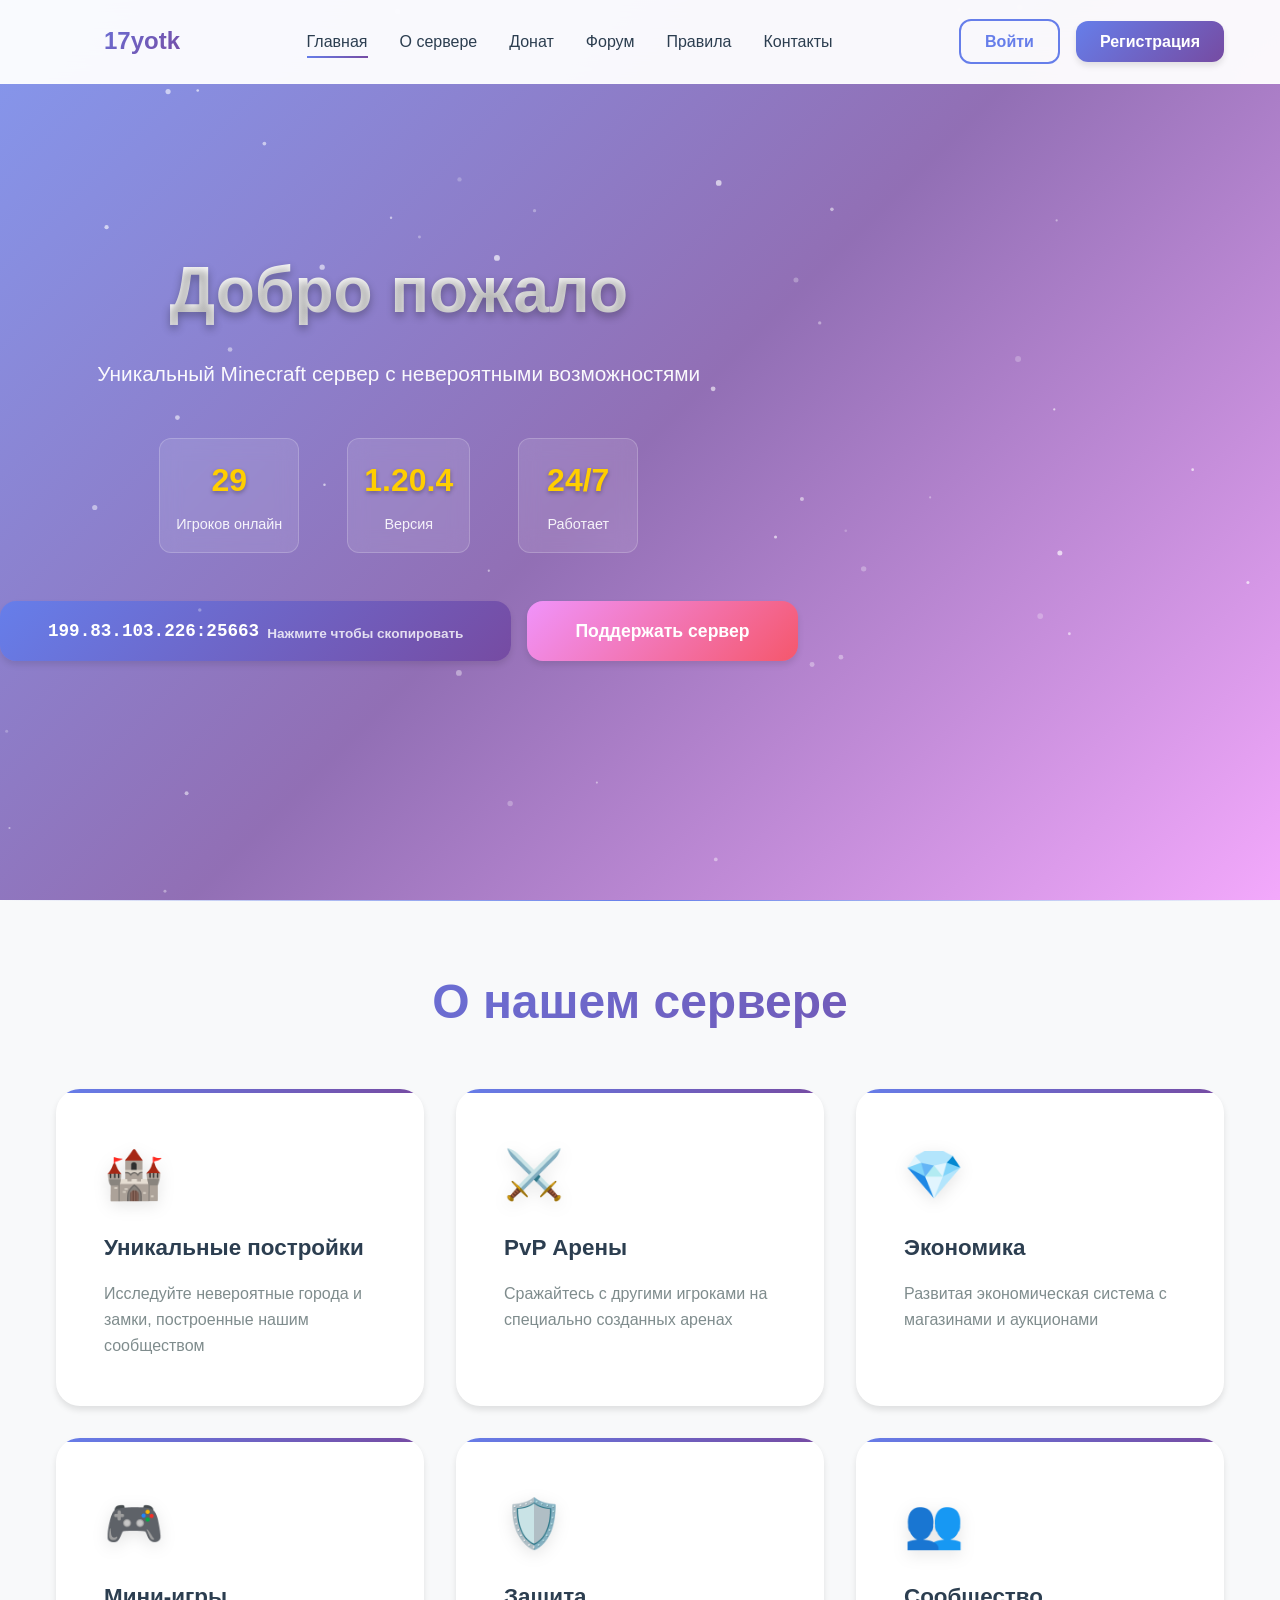
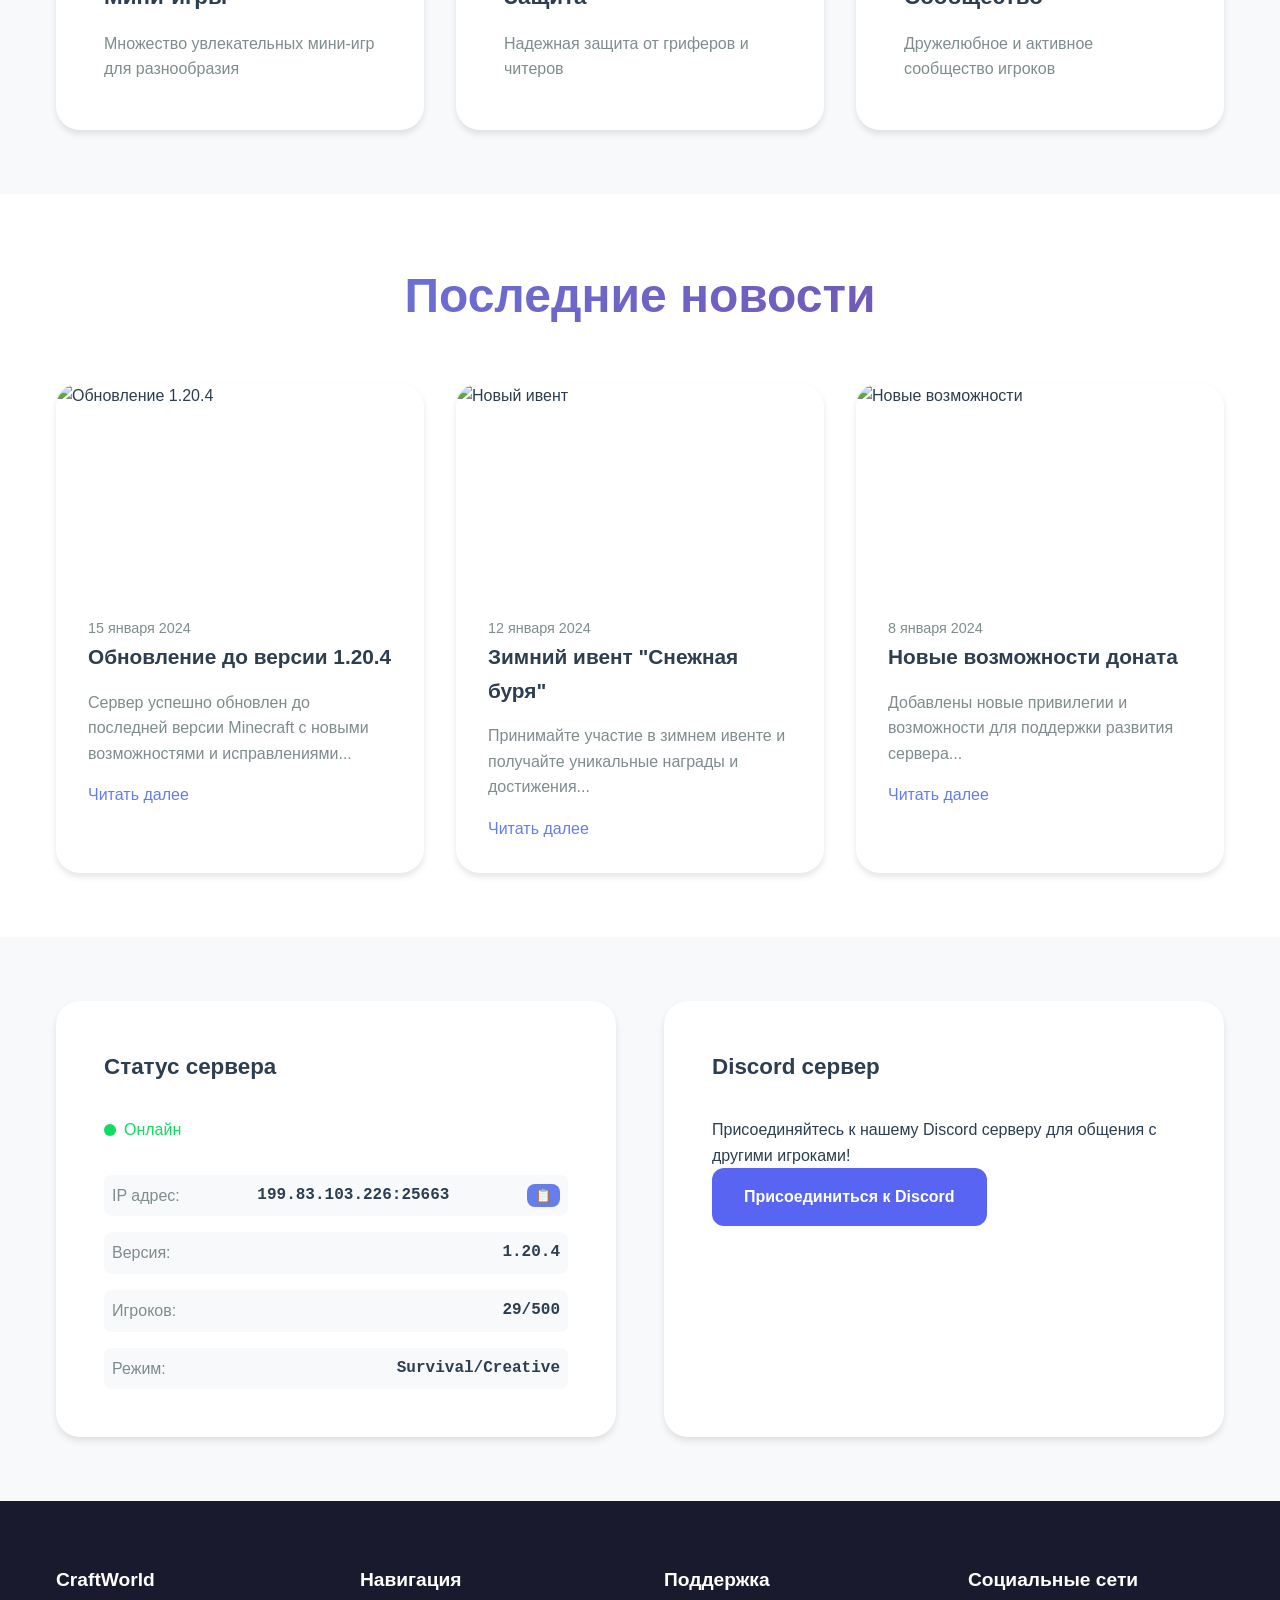
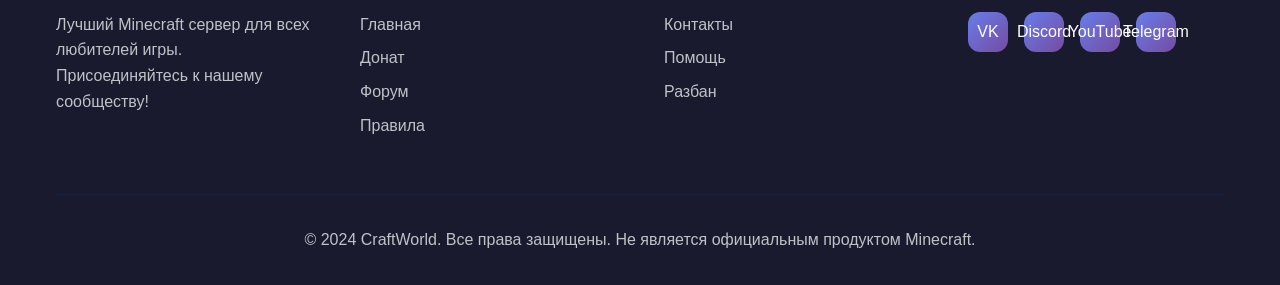
==== commit eda6af3d: "Rebrand CraftWorld to 17yotk, update design and enhance website functionality Co-authored-by: killua" ====
--- a/index.html
+++ b/index.html
@@ -12,10 +12,10 @@
     <header class="header">
         <nav class="nav">
             <div class="nav-container">
-                <div class="nav-logo">
-                    <img src="images/logo.png" alt="CraftWorld" class="logo-img">
-                    <span class="logo-text">CraftWorld</span>
-                </div>
+                                    <div class="nav-logo">
+                        <div class="logo-icon">🎮</div>
+                        <span class="logo-text">17yotk</span>
+                    </div>
                 <ul class="nav-menu">
                     <li><a href="#home" class="nav-link">Главная</a></li>
                     <li><a href="#about" class="nav-link">О сервере</a></li>
@@ -47,8 +47,8 @@
                 <div class="hero-overlay"></div>
             </div>
             <div class="hero-content">
-                <h1 class="hero-title">Добро пожаловать на CraftWorld</h1>
-                <p class="hero-subtitle">Лучший Minecraft сервер с уникальными возможностями</p>
+                                    <h1 class="hero-title">Добро пожаловать на 17yotk</h1>
+                    <p class="hero-subtitle">Уникальный Minecraft сервер с невероятными возможностями</p>
                 <div class="hero-stats">
                     <div class="stat">
                         <span class="stat-number" id="online-players">127</span>
@@ -64,10 +64,10 @@
                     </div>
                 </div>
                 <div class="hero-actions">
-                    <button class="btn btn-large btn-primary" onclick="copyIP()">
-                        <span class="server-ip">play.craftworld.ru</span>
-                        <span class="copy-hint">Нажмите чтобы скопировать</span>
-                    </button>
+                                            <button class="btn btn-large btn-primary" onclick="copyIP()">
+                            <span class="server-ip">199.83.103.226:25663</span>
+                            <span class="copy-hint">Нажмите чтобы скопировать</span>
+                        </button>
                     <a href="donate.html" class="btn btn-large btn-secondary">Поддержать сервер</a>
                 </div>
             </div>
--- a/style.css
+++ b/style.css
@@ -1,3 +1,5 @@
+/* Modern Minecraft Server Website - 17yotk */
+
 /* Reset and Base Styles */
 * {
     margin: 0;
@@ -6,169 +8,311 @@
 }
 
 :root {
-    --primary-color: #4CAF50;
-    --secondary-color: #8BC34A;
-    --accent-color: #FFC107;
-    --danger-color: #F44336;
-    --dark-color: #2E2E2E;
-    --light-color: #F5F5F5;
-    --text-color: #333;
-    --text-light: #666;
-    --border-color: #ddd;
-    --shadow: 0 4px 6px rgba(0, 0, 0, 0.1);
-    --shadow-hover: 0 8px 15px rgba(0, 0, 0, 0.2);
-    --minecraft-font: 'Minecraft', 'Courier New', monospace;
+    /* Color Palette */
+    --primary: linear-gradient(135deg, #667eea 0%, #764ba2 100%);
+    --primary-solid: #667eea;
+    --secondary: linear-gradient(135deg, #f093fb 0%, #f5576c 100%);
+    --secondary-solid: #f093fb;
+    --accent: linear-gradient(135deg, #4facfe 0%, #00f2fe 100%);
+    --accent-solid: #4facfe;
+    --success: #10dc60;
+    --warning: #ffce00;
+    --danger: #f04141;
+    --info: #0099ff;
+    
+    /* Neutral Colors */
+    --dark: #1a1a2e;
+    --dark-light: #16213e;
+    --dark-lighter: #0f3460;
+    --light: #f8f9fa;
+    --white: #ffffff;
+    --gray-100: #f8f9fa;
+    --gray-200: #e9ecef;
+    --gray-300: #dee2e6;
+    --gray-400: #ced4da;
+    --gray-500: #adb5bd;
+    --gray-600: #6c757d;
+    --gray-700: #495057;
+    --gray-800: #343a40;
+    --gray-900: #212529;
+    
+    /* Text Colors */
+    --text-primary: #2c3e50;
+    --text-secondary: #7f8c8d;
+    --text-light: #bdc3c7;
+    --text-white: #ffffff;
+    
+    /* Shadows */
+    --shadow-sm: 0 2px 4px rgba(0,0,0,0.1);
+    --shadow: 0 4px 6px rgba(0,0,0,0.1);
+    --shadow-md: 0 8px 25px rgba(0,0,0,0.15);
+    --shadow-lg: 0 15px 35px rgba(0,0,0,0.2);
+    --shadow-xl: 0 25px 50px rgba(0,0,0,0.25);
+    
+    /* Border Radius */
+    --radius-sm: 8px;
+    --radius: 12px;
+    --radius-md: 16px;
+    --radius-lg: 24px;
+    --radius-xl: 32px;
+    
+    /* Spacing */
+    --space-xs: 0.25rem;
+    --space-sm: 0.5rem;
+    --space: 1rem;
+    --space-md: 1.5rem;
+    --space-lg: 2rem;
+    --space-xl: 3rem;
+    --space-2xl: 4rem;
+    
+    /* Transitions */
+    --transition-fast: 0.15s ease;
+    --transition: 0.3s ease;
+    --transition-slow: 0.5s ease;
+    
+    /* Fonts */
+    --font-primary: 'Inter', -apple-system, BlinkMacSystemFont, 'Segoe UI', sans-serif;
+    --font-mono: 'JetBrains Mono', 'Fira Code', monospace;
+}
+
+/* Custom Scrollbar */
+::-webkit-scrollbar {
+    width: 8px;
+    height: 8px;
+}
+
+::-webkit-scrollbar-track {
+    background: var(--gray-100);
+    border-radius: 4px;
+}
+
+::-webkit-scrollbar-thumb {
+    background: linear-gradient(135deg, var(--primary-solid), var(--secondary-solid));
+    border-radius: 4px;
+    transition: var(--transition);
+}
+
+::-webkit-scrollbar-thumb:hover {
+    background: linear-gradient(135deg, var(--secondary-solid), var(--accent-solid));
+}
+
+/* Base Typography */
+html {
+    font-size: 16px;
+    scroll-behavior: smooth;
 }
 
 body {
-    font-family: 'Segoe UI', Tahoma, Geneva, Verdana, sans-serif;
+    font-family: var(--font-primary);
     line-height: 1.6;
-    color: var(--text-color);
-    background: linear-gradient(135deg, #667eea 0%, #764ba2 100%);
-    min-height: 100vh;
-}
-
+    color: var(--text-primary);
+    background: var(--white);
+    overflow-x: hidden;
+    -webkit-font-smoothing: antialiased;
+    -moz-osx-font-smoothing: grayscale;
+}
+
+/* Selection */
+::selection {
+    background: var(--primary-solid);
+    color: var(--white);
+}
+
+/* Focus Styles */
+*:focus {
+    outline: 2px solid var(--primary-solid);
+    outline-offset: 2px;
+}
+
+/* Container */
 .container {
     max-width: 1200px;
     margin: 0 auto;
-    padding: 0 20px;
-}
-
-/* Header Styles */
+    padding: 0 var(--space);
+}
+
+/* Header */
 .header {
-    background: rgba(46, 46, 46, 0.95);
-    backdrop-filter: blur(10px);
     position: fixed;
     top: 0;
     left: 0;
     right: 0;
     z-index: 1000;
-    box-shadow: var(--shadow);
+    background: rgba(255, 255, 255, 0.95);
+    backdrop-filter: blur(20px);
+    border-bottom: 1px solid rgba(255, 255, 255, 0.2);
+    transition: var(--transition);
+}
+
+.header.scrolled {
+    background: rgba(255, 255, 255, 0.98);
+    box-shadow: var(--shadow-md);
 }
 
 .nav-container {
     display: flex;
     align-items: center;
     justify-content: space-between;
-    padding: 1rem 2rem;
+    padding: var(--space) 0;
     max-width: 1200px;
     margin: 0 auto;
+    padding-left: var(--space);
+    padding-right: var(--space);
 }
 
 .nav-logo {
     display: flex;
     align-items: center;
-    gap: 10px;
-}
-
-.logo-img {
-    width: 40px;
-    height: 40px;
-    border-radius: 8px;
-}
-
-.logo-text {
+    gap: var(--space-sm);
+    text-decoration: none;
+    font-weight: 700;
     font-size: 1.5rem;
-    font-weight: bold;
-    color: var(--primary-color);
-    text-shadow: 2px 2px 4px rgba(0,0,0,0.3);
+    background: var(--primary);
+    -webkit-background-clip: text;
+    -webkit-text-fill-color: transparent;
+    background-clip: text;
+    transition: var(--transition);
+}
+
+.logo-icon {
+    font-size: 2rem;
+    filter: drop-shadow(0 2px 4px rgba(0,0,0,0.1));
+    animation: float 3s ease-in-out infinite;
+}
+
+@keyframes float {
+    0%, 100% { transform: translateY(0px); }
+    50% { transform: translateY(-5px); }
 }
 
 .nav-menu {
     display: flex;
     list-style: none;
-    gap: 2rem;
+    gap: var(--space-lg);
+    margin: 0;
 }
 
 .nav-link {
-    color: white;
     text-decoration: none;
+    color: var(--text-primary);
     font-weight: 500;
-    padding: 0.5rem 1rem;
-    border-radius: 5px;
-    transition: all 0.3s ease;
     position: relative;
-}
-
-.nav-link:hover,
-.nav-link.active {
-    color: var(--primary-color);
-    background: rgba(76, 175, 80, 0.1);
+    padding: var(--space-sm) 0;
+    transition: var(--transition);
+}
+
+.nav-link::after {
+    content: '';
+    position: absolute;
+    bottom: 0;
+    left: 0;
+    width: 0;
+    height: 2px;
+    background: var(--primary);
+    transition: var(--transition);
+}
+
+.nav-link:hover::after,
+.nav-link.active::after {
+    width: 100%;
+}
+
+.nav-link:hover {
+    color: var(--primary-solid);
+    transform: translateY(-2px);
 }
 
 .nav-auth {
     display: flex;
-    gap: 1rem;
-}
-
-/* Button Styles */
+    gap: var(--space);
+    align-items: center;
+}
+
+/* Buttons */
 .btn {
-    display: inline-block;
-    padding: 0.75rem 1.5rem;
+    display: inline-flex;
+    align-items: center;
+    justify-content: center;
+    gap: var(--space-sm);
+    padding: var(--space-sm) var(--space-md);
     border: none;
-    border-radius: 5px;
+    border-radius: var(--radius);
+    font-family: inherit;
+    font-weight: 600;
     text-decoration: none;
-    font-weight: 500;
-    text-align: center;
     cursor: pointer;
-    transition: all 0.3s ease;
-    font-size: 1rem;
+    transition: all var(--transition);
+    position: relative;
+    overflow: hidden;
+    white-space: nowrap;
+}
+
+.btn::before {
+    content: '';
+    position: absolute;
+    top: 0;
+    left: -100%;
+    width: 100%;
+    height: 100%;
+    background: linear-gradient(90deg, transparent, rgba(255,255,255,0.2), transparent);
+    transition: var(--transition-slow);
+}
+
+.btn:hover::before {
+    left: 100%;
 }
 
 .btn-primary {
-    background: var(--primary-color);
-    color: white;
+    background: var(--primary);
+    color: var(--white);
     box-shadow: var(--shadow);
 }
 
 .btn-primary:hover {
-    background: #45a049;
     transform: translateY(-2px);
-    box-shadow: var(--shadow-hover);
+    box-shadow: var(--shadow-lg);
 }
 
 .btn-secondary {
-    background: var(--accent-color);
-    color: var(--dark-color);
+    background: var(--secondary);
+    color: var(--white);
+    box-shadow: var(--shadow);
 }
 
 .btn-secondary:hover {
-    background: #e6ac00;
     transform: translateY(-2px);
+    box-shadow: var(--shadow-lg);
 }
 
 .btn-outline {
     background: transparent;
-    color: white;
-    border: 2px solid var(--primary-color);
+    color: var(--primary-solid);
+    border: 2px solid var(--primary-solid);
 }
 
 .btn-outline:hover {
-    background: var(--primary-color);
-    color: white;
+    background: var(--primary-solid);
+    color: var(--white);
+    transform: translateY(-2px);
+    box-shadow: var(--shadow-md);
 }
 
 .btn-large {
-    padding: 1rem 2rem;
+    padding: var(--space) var(--space-xl);
     font-size: 1.1rem;
-}
-
-.btn-discord {
-    background: #7289da;
-    color: white;
-}
-
-.btn-discord:hover {
-    background: #5b6eae;
+    border-radius: var(--radius-md);
+}
+
+.btn-icon {
+    font-size: 1.2em;
 }
 
 /* Hero Section */
 .hero {
-    position: relative;
-    height: 100vh;
+    min-height: 100vh;
     display: flex;
     align-items: center;
-    justify-content: center;
+    position: relative;
     overflow: hidden;
 }
 
@@ -193,180 +337,222 @@
     left: 0;
     width: 100%;
     height: 100%;
-    background: linear-gradient(45deg, rgba(46, 46, 46, 0.8), rgba(76, 175, 80, 0.3));
+    background: linear-gradient(135deg, 
+        rgba(102, 126, 234, 0.8) 0%, 
+        rgba(118, 75, 162, 0.8) 50%,
+        rgba(240, 147, 251, 0.8) 100%);
     z-index: -1;
 }
 
 .hero-content {
     text-align: center;
-    color: white;
+    color: var(--white);
     z-index: 1;
-    max-width: 800px;
-    padding: 2rem;
+    animation: fadeInUp 1s ease-out;
+}
+
+@keyframes fadeInUp {
+    from {
+        opacity: 0;
+        transform: translateY(30px);
+    }
+    to {
+        opacity: 1;
+        transform: translateY(0);
+    }
 }
 
 .hero-title {
-    font-size: 3.5rem;
-    font-weight: bold;
-    margin-bottom: 1rem;
-    text-shadow: 3px 3px 6px rgba(0,0,0,0.5);
-    animation: fadeInUp 1s ease-out;
+    font-size: clamp(2.5rem, 5vw, 4rem);
+    font-weight: 800;
+    margin-bottom: var(--space);
+    text-shadow: 0 4px 8px rgba(0,0,0,0.3);
+    background: linear-gradient(135deg, #fff, #f0f0f0);
+    -webkit-background-clip: text;
+    -webkit-text-fill-color: transparent;
+    background-clip: text;
 }
 
 .hero-subtitle {
-    font-size: 1.3rem;
-    margin-bottom: 2rem;
-    opacity: 0.9;
-    animation: fadeInUp 1s ease-out 0.3s both;
+    font-size: clamp(1.1rem, 2vw, 1.3rem);
+    margin-bottom: var(--space-xl);
+    opacity: 0.95;
+    font-weight: 400;
 }
 
 .hero-stats {
     display: flex;
     justify-content: center;
-    gap: 3rem;
-    margin-bottom: 3rem;
-    animation: fadeInUp 1s ease-out 0.6s both;
+    gap: var(--space-xl);
+    margin-bottom: var(--space-xl);
+    flex-wrap: wrap;
 }
 
 .stat {
     text-align: center;
+    padding: var(--space);
+    background: rgba(255, 255, 255, 0.1);
+    border-radius: var(--radius);
+    backdrop-filter: blur(10px);
+    border: 1px solid rgba(255, 255, 255, 0.2);
+    transition: var(--transition);
+    min-width: 120px;
+}
+
+.stat:hover {
+    transform: translateY(-5px);
+    background: rgba(255, 255, 255, 0.15);
 }
 
 .stat-number {
     display: block;
-    font-size: 2.5rem;
-    font-weight: bold;
-    color: var(--accent-color);
-    text-shadow: 2px 2px 4px rgba(0,0,0,0.5);
+    font-size: 2rem;
+    font-weight: 700;
+    margin-bottom: var(--space-xs);
+    color: var(--warning);
+    text-shadow: 0 2px 4px rgba(0,0,0,0.3);
 }
 
 .stat-label {
-    font-size: 1rem;
-    opacity: 0.8;
+    font-size: 0.9rem;
+    opacity: 0.9;
 }
 
 .hero-actions {
     display: flex;
-    gap: 1rem;
     justify-content: center;
+    gap: var(--space);
     flex-wrap: wrap;
-    animation: fadeInUp 1s ease-out 0.9s both;
 }
 
 .server-ip {
+    font-family: var(--font-mono);
+    font-weight: 600;
+}
+
+.copy-hint {
+    font-size: 0.85rem;
+    opacity: 0.8;
     display: block;
-    font-family: var(--minecraft-font);
-    font-size: 1.2rem;
-}
-
-.copy-hint {
-    display: block;
-    font-size: 0.9rem;
-    opacity: 0.8;
-    margin-top: 0.25rem;
+    margin-top: var(--space-xs);
 }
 
 /* Sections */
 section {
-    padding: 5rem 0;
+    padding: var(--space-2xl) 0;
 }
 
 .section-title {
     text-align: center;
-    font-size: 2.5rem;
-    margin-bottom: 3rem;
-    color: var(--dark-color);
+    font-size: clamp(2rem, 4vw, 3rem);
+    font-weight: 700;
+    margin-bottom: var(--space-xl);
+    background: var(--primary);
+    -webkit-background-clip: text;
+    -webkit-text-fill-color: transparent;
+    background-clip: text;
+}
+
+/* About Section */
+.about {
+    background: var(--gray-100);
     position: relative;
 }
 
-.section-title::after {
+.about::before {
     content: '';
     position: absolute;
-    bottom: -10px;
-    left: 50%;
-    transform: translateX(-50%);
-    width: 80px;
-    height: 4px;
-    background: var(--primary-color);
-    border-radius: 2px;
-}
-
-/* About Section */
-.about {
-    background: white;
+    top: 0;
+    left: 0;
+    width: 100%;
+    height: 1px;
+    background: linear-gradient(90deg, transparent, var(--primary-solid), transparent);
 }
 
 .about-grid {
     display: grid;
     grid-template-columns: repeat(auto-fit, minmax(300px, 1fr));
-    gap: 2rem;
+    gap: var(--space-lg);
 }
 
 .about-card {
-    background: white;
-    padding: 2rem;
-    border-radius: 10px;
+    background: var(--white);
+    padding: var(--space-xl);
+    border-radius: var(--radius-lg);
     box-shadow: var(--shadow);
-    text-align: center;
-    transition: transform 0.3s ease, box-shadow 0.3s ease;
-    border: 2px solid transparent;
+    transition: var(--transition);
+    position: relative;
+    overflow: hidden;
+}
+
+.about-card::before {
+    content: '';
+    position: absolute;
+    top: 0;
+    left: 0;
+    width: 100%;
+    height: 4px;
+    background: var(--primary);
 }
 
 .about-card:hover {
-    transform: translateY(-5px);
-    box-shadow: var(--shadow-hover);
-    border-color: var(--primary-color);
+    transform: translateY(-10px);
+    box-shadow: var(--shadow-xl);
 }
 
 .card-icon {
     font-size: 3rem;
-    margin-bottom: 1rem;
+    margin-bottom: var(--space);
+    filter: drop-shadow(0 4px 8px rgba(0,0,0,0.1));
 }
 
 .about-card h3 {
-    font-size: 1.3rem;
-    margin-bottom: 1rem;
-    color: var(--dark-color);
+    font-size: 1.4rem;
+    font-weight: 600;
+    margin-bottom: var(--space);
+    color: var(--text-primary);
 }
 
 .about-card p {
-    color: var(--text-light);
+    color: var(--text-secondary);
     line-height: 1.6;
 }
 
 /* News Section */
 .news {
-    background: var(--light-color);
+    background: var(--white);
 }
 
 .news-grid {
     display: grid;
     grid-template-columns: repeat(auto-fit, minmax(350px, 1fr));
-    gap: 2rem;
+    gap: var(--space-lg);
 }
 
 .news-card {
-    background: white;
-    border-radius: 10px;
+    background: var(--white);
+    border-radius: var(--radius-lg);
     overflow: hidden;
     box-shadow: var(--shadow);
-    transition: transform 0.3s ease;
+    transition: var(--transition);
 }
 
 .news-card:hover {
     transform: translateY(-5px);
+    box-shadow: var(--shadow-lg);
 }
 
 .news-image {
     height: 200px;
     overflow: hidden;
+    position: relative;
 }
 
 .news-image img {
     width: 100%;
     height: 100%;
     object-fit: cover;
-    transition: transform 0.3s ease;
+    transition: var(--transition-slow);
 }
 
 .news-card:hover .news-image img {
@@ -374,147 +560,176 @@
 }
 
 .news-content {
-    padding: 1.5rem;
+    padding: var(--space-lg);
 }
 
 .news-date {
-    color: var(--text-light);
+    color: var(--text-secondary);
     font-size: 0.9rem;
-    margin-bottom: 0.5rem;
-}
-
-.news-content h3 {
-    font-size: 1.2rem;
-    margin-bottom: 1rem;
-    color: var(--dark-color);
-}
-
-.news-content p {
-    color: var(--text-light);
-    margin-bottom: 1rem;
+    margin-bottom: var(--space-sm);
+}
+
+.news-card h3 {
+    font-size: 1.3rem;
+    font-weight: 600;
+    margin-bottom: var(--space);
+    color: var(--text-primary);
+}
+
+.news-card p {
+    color: var(--text-secondary);
+    margin-bottom: var(--space);
     line-height: 1.6;
 }
 
 .news-link {
-    color: var(--primary-color);
+    color: var(--primary-solid);
     text-decoration: none;
     font-weight: 500;
+    transition: var(--transition);
 }
 
 .news-link:hover {
     text-decoration: underline;
 }
 
-/* Server Info Section */
+/* Server Info */
 .server-info {
-    background: white;
+    background: var(--gray-100);
 }
 
 .server-info-grid {
     display: grid;
     grid-template-columns: repeat(auto-fit, minmax(400px, 1fr));
-    gap: 3rem;
+    gap: var(--space-xl);
 }
 
 .server-status,
 .discord-widget {
-    background: var(--light-color);
-    padding: 2rem;
-    border-radius: 10px;
+    background: var(--white);
+    padding: var(--space-xl);
+    border-radius: var(--radius-lg);
     box-shadow: var(--shadow);
 }
 
 .server-status h3,
 .discord-widget h3 {
-    font-size: 1.5rem;
-    margin-bottom: 1.5rem;
-    color: var(--dark-color);
+    font-size: 1.4rem;
+    font-weight: 600;
+    margin-bottom: var(--space-lg);
+    color: var(--text-primary);
 }
 
 .status-indicator {
     display: flex;
     align-items: center;
-    gap: 0.5rem;
-    margin-bottom: 1.5rem;
+    gap: var(--space-sm);
+    margin-bottom: var(--space-lg);
     font-weight: 500;
+}
+
+.status-indicator.online {
+    color: var(--success);
 }
 
 .status-dot {
     width: 12px;
     height: 12px;
     border-radius: 50%;
-    background: var(--primary-color);
+    background: currentColor;
     animation: pulse 2s infinite;
 }
 
-.status-indicator.online {
-    color: var(--primary-color);
+@keyframes pulse {
+    0% { opacity: 1; }
+    50% { opacity: 0.5; }
+    100% { opacity: 1; }
 }
 
 .server-details {
     display: flex;
     flex-direction: column;
-    gap: 1rem;
+    gap: var(--space);
 }
 
 .detail {
     display: flex;
     justify-content: space-between;
     align-items: center;
-    padding: 0.75rem;
-    background: white;
-    border-radius: 5px;
-    border-left: 4px solid var(--primary-color);
+    padding: var(--space-sm);
+    background: var(--gray-100);
+    border-radius: var(--radius-sm);
 }
 
 .label {
     font-weight: 500;
-    color: var(--text-light);
+    color: var(--text-secondary);
 }
 
 .value {
-    font-weight: bold;
-    color: var(--dark-color);
-    font-family: var(--minecraft-font);
+    font-family: var(--font-mono);
+    font-weight: 600;
+    color: var(--text-primary);
 }
 
 .copy-btn {
-    background: none;
+    background: var(--primary-solid);
+    color: var(--white);
     border: none;
+    padding: var(--space-xs) var(--space-sm);
+    border-radius: var(--radius-sm);
     cursor: pointer;
-    font-size: 1.2rem;
-    opacity: 0.7;
-    transition: opacity 0.3s ease;
+    transition: var(--transition);
 }
 
 .copy-btn:hover {
-    opacity: 1;
-}
-
-.discord-info p {
-    color: var(--text-light);
-    margin-bottom: 1.5rem;
-    line-height: 1.6;
+    background: var(--secondary-solid);
+    transform: scale(1.05);
+}
+
+.btn-discord {
+    background: #5865f2;
+    color: var(--white);
+    display: inline-flex;
+    align-items: center;
+    gap: var(--space-sm);
+    padding: var(--space) var(--space-lg);
+    border-radius: var(--radius);
+    text-decoration: none;
+    font-weight: 600;
+    transition: var(--transition);
+}
+
+.btn-discord:hover {
+    background: #4752c4;
+    transform: translateY(-2px);
+    box-shadow: var(--shadow-md);
 }
 
 /* Footer */
 .footer {
-    background: var(--dark-color);
-    color: white;
-    padding: 3rem 0 1rem;
+    background: var(--dark);
+    color: var(--text-white);
+    padding: var(--space-2xl) 0 var(--space-lg);
 }
 
 .footer-content {
     display: grid;
     grid-template-columns: repeat(auto-fit, minmax(250px, 1fr));
-    gap: 2rem;
-    margin-bottom: 2rem;
+    gap: var(--space-xl);
+    margin-bottom: var(--space-xl);
 }
 
 .footer-section h4 {
     font-size: 1.2rem;
-    margin-bottom: 1rem;
-    color: var(--primary-color);
+    font-weight: 600;
+    margin-bottom: var(--space);
+    color: var(--white);
+}
+
+.footer-section p {
+    color: var(--text-light);
+    line-height: 1.6;
 }
 
 .footer-section ul {
@@ -522,103 +737,194 @@
 }
 
 .footer-section ul li {
-    margin-bottom: 0.5rem;
-}
-
-.footer-section a {
-    color: #ccc;
+    margin-bottom: var(--space-sm);
+}
+
+.footer-section ul li a {
+    color: var(--text-light);
     text-decoration: none;
-    transition: color 0.3s ease;
-}
-
-.footer-section a:hover {
-    color: var(--primary-color);
+    transition: var(--transition);
+}
+
+.footer-section ul li a:hover {
+    color: var(--white);
 }
 
 .social-links {
     display: flex;
-    gap: 1rem;
+    gap: var(--space);
 }
 
 .social-link {
-    display: inline-block;
-    padding: 0.5rem 1rem;
-    background: var(--primary-color);
-    color: white;
-    border-radius: 5px;
+    display: inline-flex;
+    align-items: center;
+    justify-content: center;
+    width: 40px;
+    height: 40px;
+    background: var(--primary);
+    color: var(--white);
     text-decoration: none;
-    transition: background 0.3s ease;
+    border-radius: var(--radius);
+    transition: var(--transition);
 }
 
 .social-link:hover {
-    background: #45a049;
+    transform: translateY(-2px);
+    box-shadow: var(--shadow-md);
 }
 
 .footer-bottom {
     text-align: center;
-    padding-top: 2rem;
-    border-top: 1px solid #555;
-    color: #ccc;
-    font-size: 0.9rem;
-}
-
-/* Hamburger Menu */
+    padding-top: var(--space-lg);
+    border-top: 1px solid var(--dark-light);
+    color: var(--text-light);
+}
+
+/* Mobile Menu */
 .hamburger {
     display: none;
     flex-direction: column;
     cursor: pointer;
+    gap: 4px;
 }
 
 .hamburger span {
     width: 25px;
     height: 3px;
-    background: white;
-    margin: 3px 0;
-    transition: 0.3s;
-}
-
-/* Animations */
-@keyframes fadeInUp {
-    from {
-        opacity: 0;
-        transform: translateY(30px);
-    }
-    to {
-        opacity: 1;
-        transform: translateY(0);
-    }
-}
-
-@keyframes pulse {
-    0% {
-        box-shadow: 0 0 0 0 rgba(76, 175, 80, 0.7);
-    }
-    70% {
-        box-shadow: 0 0 0 10px rgba(76, 175, 80, 0);
-    }
-    100% {
-        box-shadow: 0 0 0 0 rgba(76, 175, 80, 0);
-    }
+    background: var(--text-primary);
+    border-radius: 2px;
+    transition: var(--transition);
+}
+
+.hamburger.active span:nth-child(1) {
+    transform: rotate(45deg) translate(5px, 5px);
+}
+
+.hamburger.active span:nth-child(2) {
+    opacity: 0;
+}
+
+.hamburger.active span:nth-child(3) {
+    transform: rotate(-45deg) translate(7px, -6px);
+}
+
+/* Notifications */
+.notification {
+    position: fixed;
+    top: 100px;
+    right: var(--space);
+    background: var(--white);
+    color: var(--text-primary);
+    padding: var(--space) var(--space-lg);
+    border-radius: var(--radius);
+    box-shadow: var(--shadow-lg);
+    z-index: 10000;
+    transform: translateX(400px);
+    transition: var(--transition);
+    border-left: 4px solid var(--primary-solid);
+}
+
+.notification.show {
+    transform: translateX(0);
+}
+
+.notification.success {
+    border-left-color: var(--success);
+}
+
+.notification.error {
+    border-left-color: var(--danger);
+}
+
+.notification.warning {
+    border-left-color: var(--warning);
+}
+
+.notification.info {
+    border-left-color: var(--info);
+}
+
+/* Loading States */
+.loading {
+    position: relative;
+    pointer-events: none;
+    opacity: 0.7;
+}
+
+.loading::after {
+    content: '';
+    position: absolute;
+    top: 50%;
+    left: 50%;
+    width: 20px;
+    height: 20px;
+    margin: -10px 0 0 -10px;
+    border: 2px solid transparent;
+    border-top: 2px solid currentColor;
+    border-radius: 50%;
+    animation: spin 1s linear infinite;
+}
+
+@keyframes spin {
+    0% { transform: rotate(0deg); }
+    100% { transform: rotate(360deg); }
 }
 
 /* Responsive Design */
 @media (max-width: 768px) {
-    .nav-menu,
-    .nav-auth {
-        display: none;
+    :root {
+        --space: 0.75rem;
+        --space-md: 1rem;
+        --space-lg: 1.5rem;
+        --space-xl: 2rem;
+        --space-2xl: 2.5rem;
     }
     
     .hamburger {
         display: flex;
     }
     
-    .hero-title {
-        font-size: 2.5rem;
+    .nav-menu {
+        position: fixed;
+        top: 100%;
+        left: 0;
+        width: 100%;
+        background: var(--white);
+        flex-direction: column;
+        padding: var(--space-lg);
+        box-shadow: var(--shadow-lg);
+        transform: translateY(-100vh);
+        transition: var(--transition);
+        gap: var(--space);
+    }
+    
+    .nav-menu.active {
+        transform: translateY(0);
+    }
+    
+    .nav-auth {
+        position: fixed;
+        top: 100%;
+        right: var(--space);
+        background: var(--white);
+        padding: var(--space);
+        border-radius: var(--radius);
+        box-shadow: var(--shadow-lg);
+        transform: translateY(-100vh);
+        transition: var(--transition);
+    }
+    
+    .nav-auth.active {
+        transform: translateY(0);
     }
     
     .hero-stats {
-        flex-direction: column;
-        gap: 1.5rem;
+        gap: var(--space);
+    }
+    
+    .stat {
+        min-width: 100px;
+        padding: var(--space-sm);
     }
     
     .hero-actions {
@@ -635,61 +941,73 @@
         grid-template-columns: 1fr;
     }
     
-    .footer-content {
-        grid-template-columns: 1fr;
-        text-align: center;
-    }
-    
-    .social-links {
-        justify-content: center;
+    .notification {
+        left: var(--space);
+        right: var(--space);
+        transform: translateY(-100px);
+    }
+    
+    .notification.show {
+        transform: translateY(0);
     }
 }
 
 @media (max-width: 480px) {
     .container {
-        padding: 0 10px;
+        padding: 0 var(--space-sm);
     }
     
     .nav-container {
-        padding: 1rem;
+        padding-left: var(--space-sm);
+        padding-right: var(--space-sm);
     }
     
     .hero-content {
-        padding: 1rem;
-    }
-    
-    .hero-title {
-        font-size: 2rem;
-    }
-    
-    .section-title {
-        font-size: 2rem;
+        padding: 0 var(--space-sm);
     }
     
     .about-card,
     .server-status,
     .discord-widget {
-        padding: 1.5rem;
-    }
-}
-
-/* Utility Classes */
-.text-center {
-    text-align: center;
-}
-
-.text-primary {
-    color: var(--primary-color);
-}
-
-.bg-primary {
-    background-color: var(--primary-color);
-}
-
-.mb-1 { margin-bottom: 1rem; }
-.mb-2 { margin-bottom: 2rem; }
-.mb-3 { margin-bottom: 3rem; }
-
-.mt-1 { margin-top: 1rem; }
-.mt-2 { margin-top: 2rem; }
-.mt-3 { margin-top: 3rem; }+        padding: var(--space-lg);
+    }
+    
+    .footer-content {
+        grid-template-columns: 1fr;
+        gap: var(--space-lg);
+    }
+}
+
+/* Accessibility */
+@media (prefers-reduced-motion: reduce) {
+    * {
+        animation-duration: 0.01ms !important;
+        animation-iteration-count: 1 !important;
+        transition-duration: 0.01ms !important;
+    }
+}
+
+/* Print Styles */
+@media print {
+    .header,
+    .footer,
+    .btn,
+    .hamburger {
+        display: none !important;
+    }
+    
+    body {
+        background: white !important;
+        color: black !important;
+    }
+    
+    .hero {
+        min-height: auto;
+        padding: 2rem 0;
+    }
+    
+    .hero-background,
+    .hero-overlay {
+        display: none;
+    }
+}
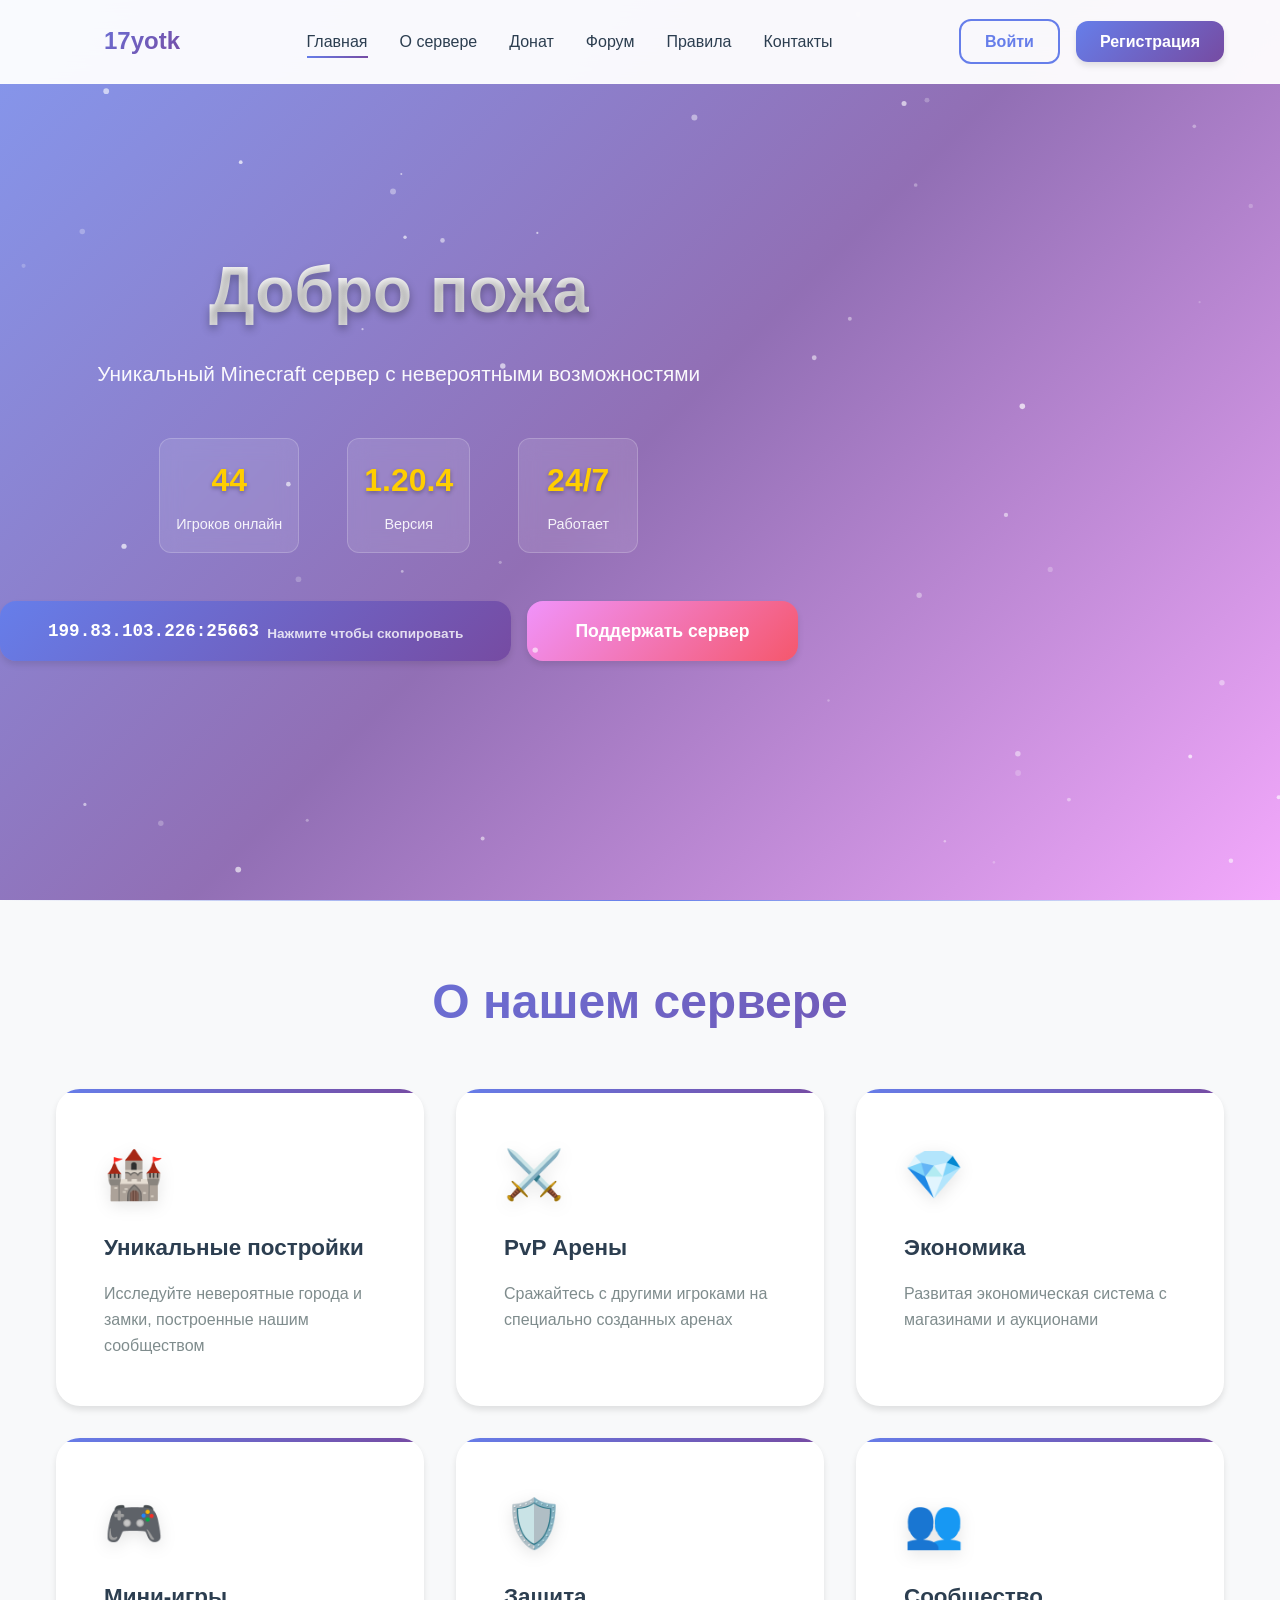
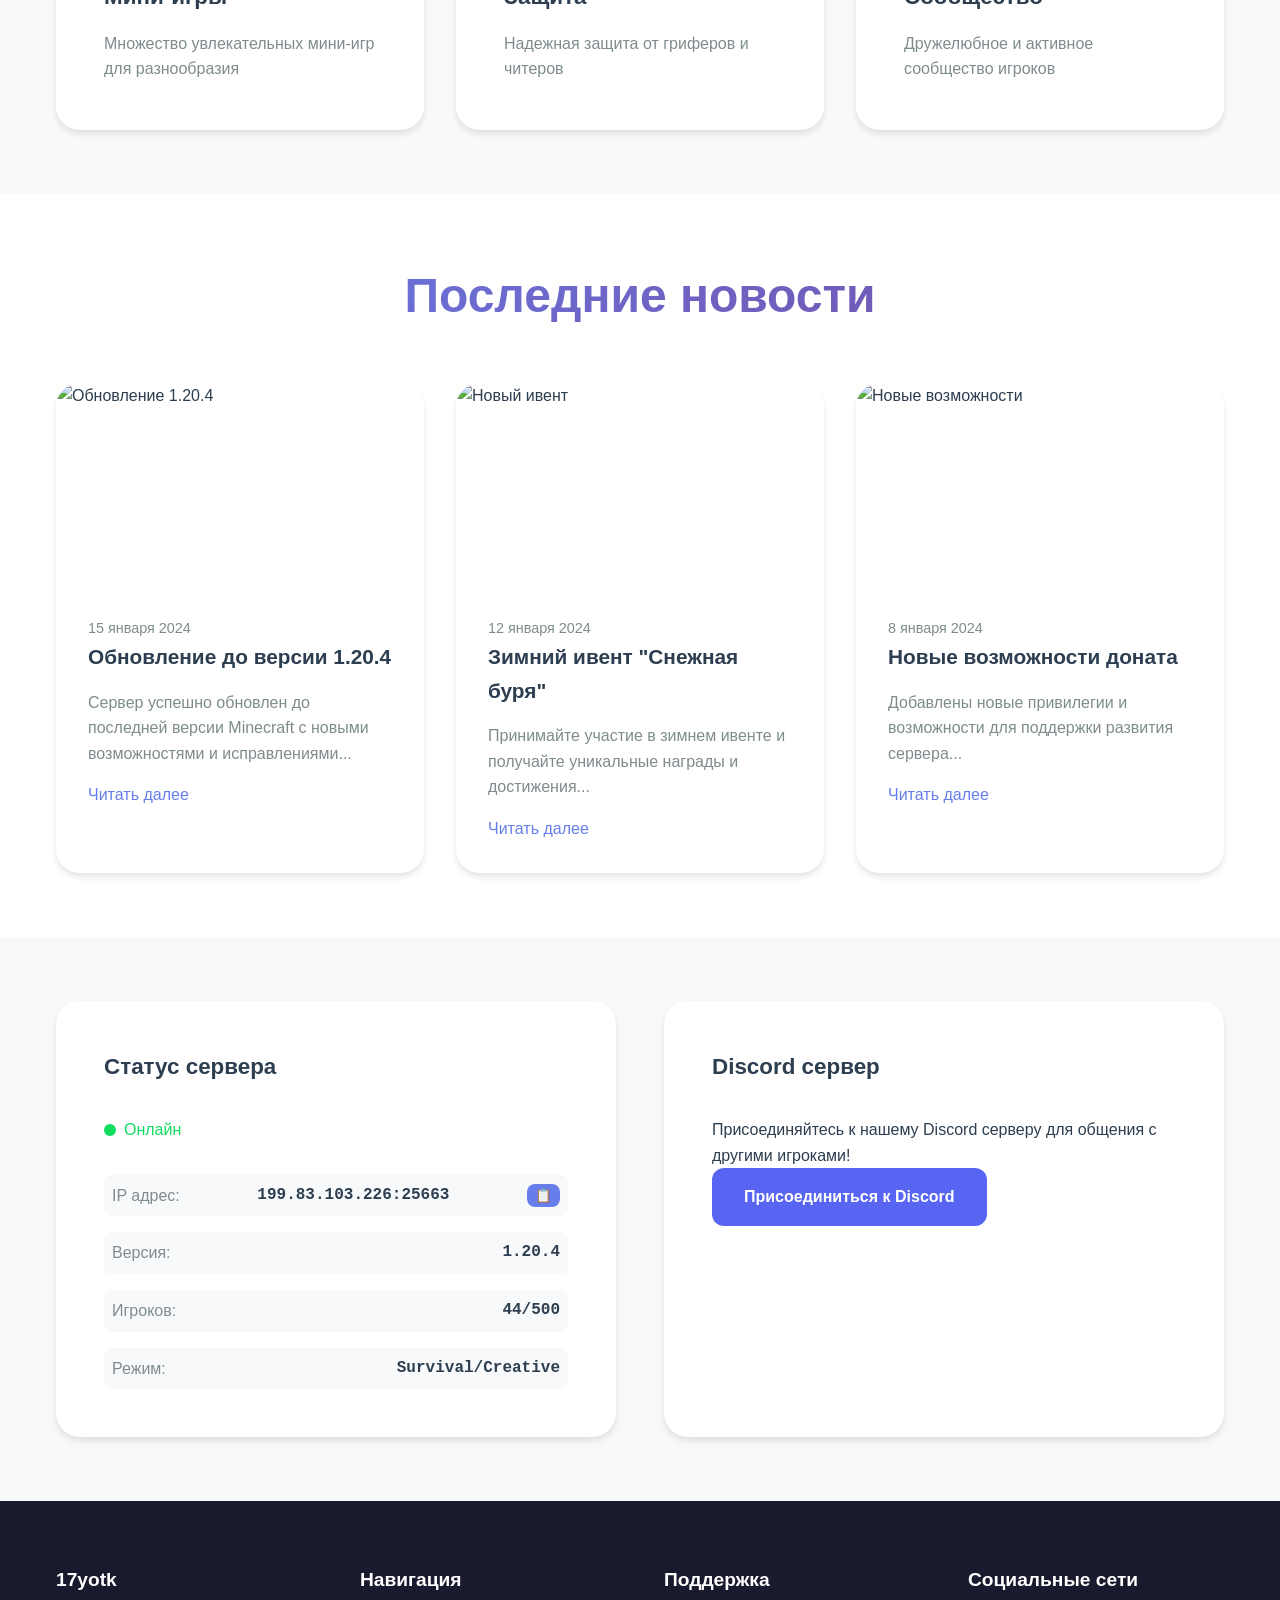
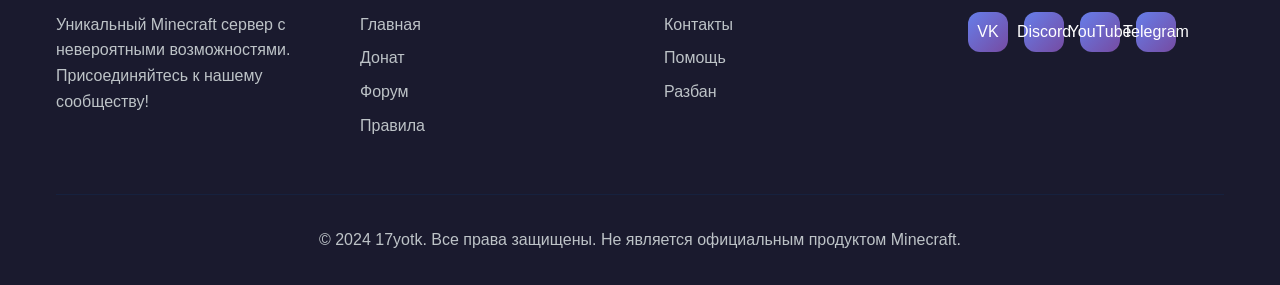
==== commit 7bd18d91: "Checkpoint before follow-up message" ====
--- a/index.html
+++ b/index.html
@@ -3,8 +3,8 @@
 <head>
     <meta charset="UTF-8">
     <meta name="viewport" content="width=device-width, initial-scale=1.0">
-    <title>CraftWorld - Лучший Minecraft сервер</title>
-    <meta name="description" content="CraftWorld - премиальный Minecraft сервер с уникальными возможностями, донат-системой и активным сообществом">
+    <title>17yotk - Уникальный Minecraft сервер</title>
+    <meta name="description" content="17yotk - уникальный Minecraft сервер с невероятными возможностями, донат-системой и активным сообществом">
     <link rel="stylesheet" href="style.css">
     <link rel="icon" href="favicon.ico">
 </head>
@@ -167,7 +167,7 @@
                         <div class="server-details">
                             <div class="detail">
                                 <span class="label">IP адрес:</span>
-                                <span class="value" id="server-ip">play.craftworld.ru</span>
+                                <span class="value" id="server-ip">199.83.103.226:25663</span>
                                 <button class="copy-btn" onclick="copyIP()">📋</button>
                             </div>
                             <div class="detail">
@@ -200,8 +200,8 @@
         <div class="container">
             <div class="footer-content">
                 <div class="footer-section">
-                    <h4>CraftWorld</h4>
-                    <p>Лучший Minecraft сервер для всех любителей игры. Присоединяйтесь к нашему сообществу!</p>
+                    <h4>17yotk</h4>
+                    <p>Уникальный Minecraft сервер с невероятными возможностями. Присоединяйтесь к нашему сообществу!</p>
                 </div>
                 <div class="footer-section">
                     <h4>Навигация</h4>
@@ -231,7 +231,7 @@
                 </div>
             </div>
             <div class="footer-bottom">
-                <p>&copy; 2024 CraftWorld. Все права защищены. Не является официальным продуктом Minecraft.</p>
+                <p>&copy; 2024 17yotk. Все права защищены. Не является официальным продуктом Minecraft.</p>
             </div>
         </div>
     </footer>
